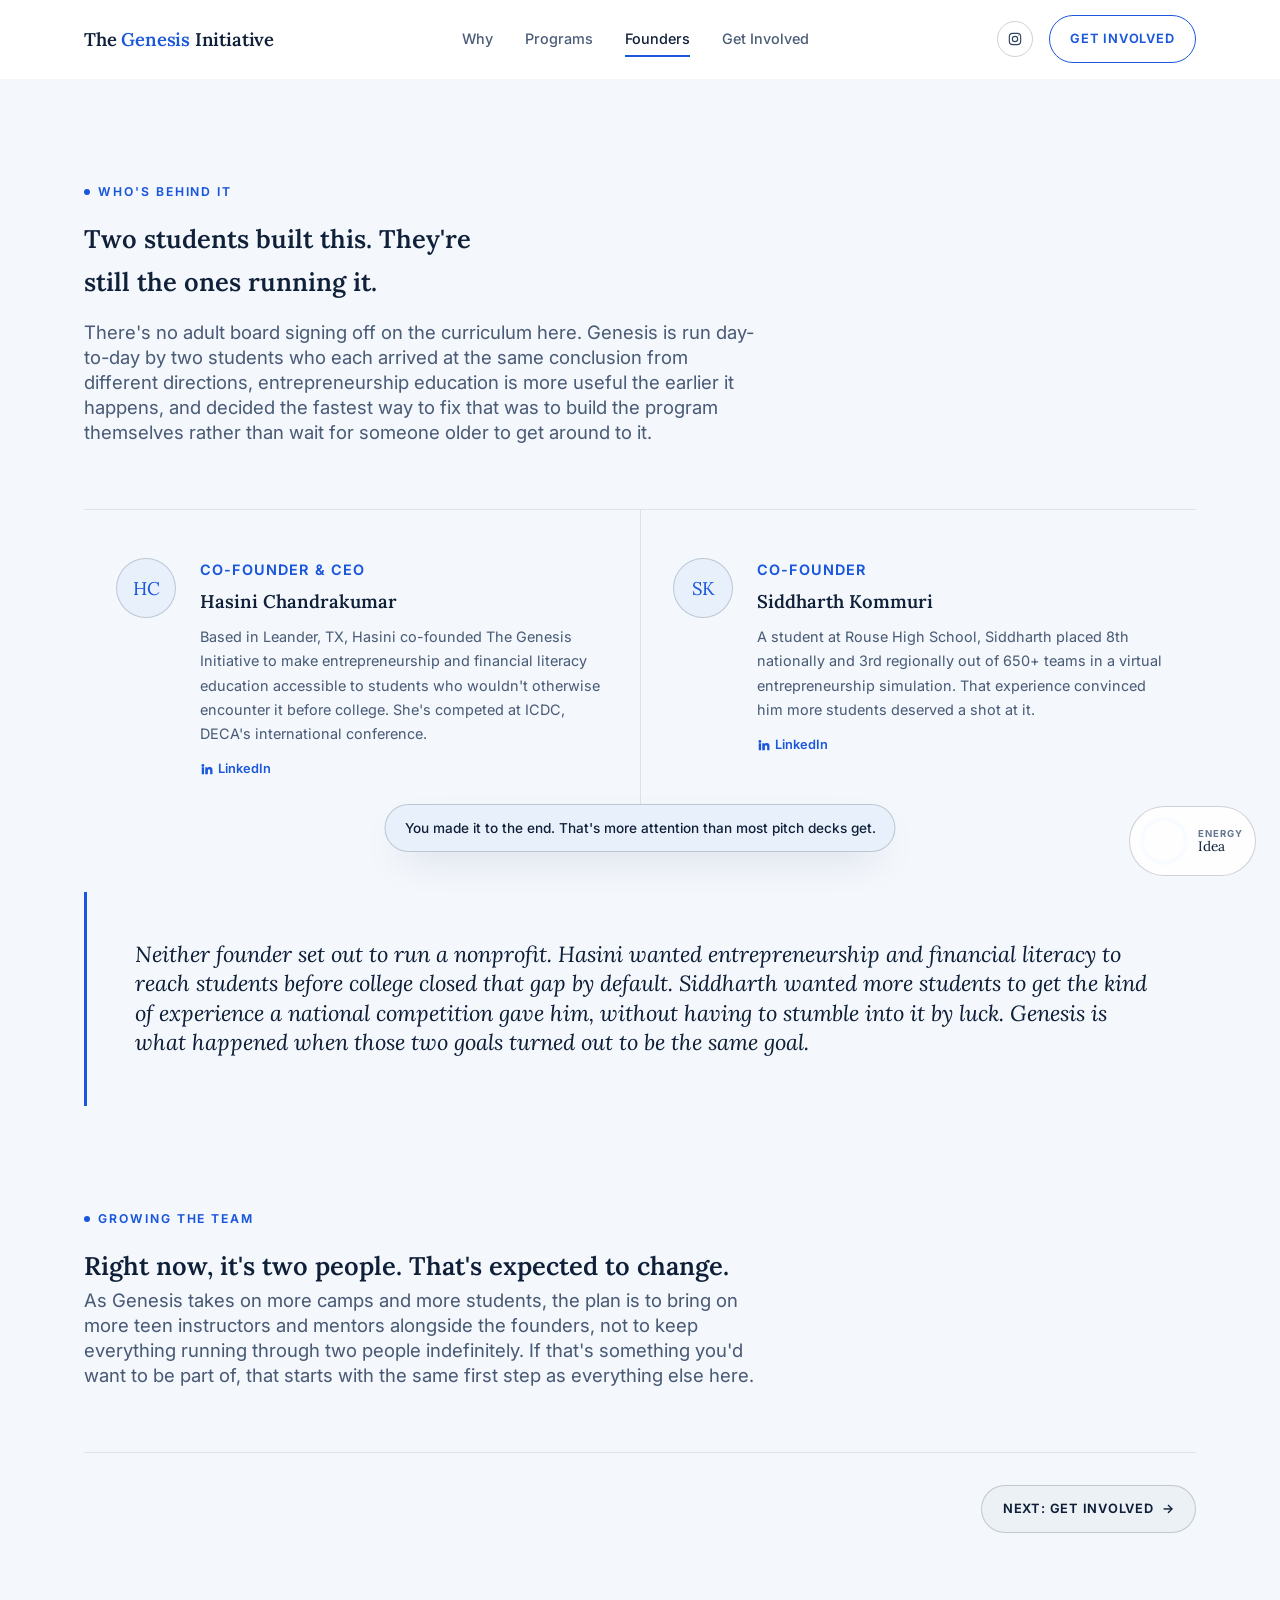
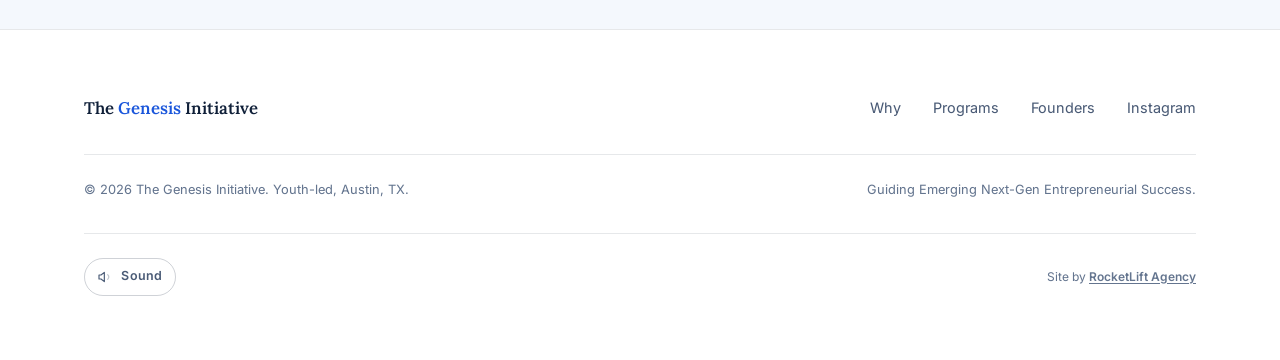
==== founders.html @ 3b1715e6 "Switch to a light blue/white theme, drop the scroll bar and sidebar, humanize headings Theme: - Flip" ====
<!doctype html>
<html lang="en">
<head>
  <meta charset="UTF-8" />
  <meta name="viewport" content="width=device-width, initial-scale=1" />
  <title>Founders: The Genesis Initiative</title>
  <meta name="description" content="Meet the teen founders of The Genesis Initiative: Hasini Chandrakumar and Siddharth Kommuri." />
  <link rel="icon" type="image/svg+xml" href="assets/favicon.svg" />

  <link rel="preconnect" href="https://fonts.googleapis.com" />
  <link rel="preconnect" href="https://fonts.gstatic.com" crossorigin />
  <link href="https://fonts.googleapis.com/css2?family=Lora:ital,wght@0,500;0,600;0,700;1,500;1,600&family=Inter:wght@400;450;500;600;650;700&display=swap" rel="stylesheet" />

  <link rel="stylesheet" href="css/styles.css" />
</head>
<body>
  <a class="skip-link" href="#main">Skip to content</a>
  <header class="site-header">
    <div class="container nav">
      <a class="brand" href="index.html" aria-label="The Genesis Initiative — back to home">The <span class="accent">Genesis</span> Initiative</a>

      <nav class="nav-links" aria-label="Primary">
        <a href="why.html">Why</a>
        <a href="programs.html">Programs</a>
        <a href="founders.html" class="is-active">Founders</a>
        <a href="involved.html">Get Involved</a>
      </nav>

      <div class="nav-actions">
        <a class="icon-link" href="https://www.instagram.com/thegenesisinitiative_austin/" target="_blank" rel="noopener" aria-label="Genesis Initiative on Instagram">
          <svg viewBox="0 0 24 24" fill="none" stroke="currentColor" stroke-width="1.75" stroke-linecap="round" stroke-linejoin="round" aria-hidden="true">
            <rect x="3.5" y="3.5" width="17" height="17" rx="5"/>
            <circle cx="12" cy="12" r="4"/>
            <circle cx="17.2" cy="6.8" r="0.6" fill="currentColor" stroke="none"/>
          </svg>
        </a>
        <a class="btn btn-primary desktop-only" href="involved.html">Get Involved</a>
        <button class="nav-toggle" id="navToggle" aria-expanded="false" aria-controls="mobilePanel" aria-label="Toggle menu">
          <svg viewBox="0 0 24 24" fill="none" stroke="currentColor" stroke-width="1.75" stroke-linecap="round" aria-hidden="true">
            <path d="M4 6h16M4 12h16M4 18h16"/>
          </svg>
        </button>
      </div>
    </div>
    <div class="container mobile-panel" id="mobilePanel">
      <a href="why.html">Why</a>
      <a href="programs.html">Programs</a>
      <a href="founders.html" class="is-active">Founders</a>
      <a href="involved.html">Get Involved</a>
      <a class="btn btn-primary" href="involved.html">Get Involved</a>
    </div>
  </header>
  <main id="main">
    <section id="founders">
      <div class="container">
        <div class="section-head reveal">
          <p class="eyebrow">Who's Behind It</p>
          <h2>Two students built this. They're still the ones running it.</h2>
          <p class="page-intro">
            There's no adult board signing off on the curriculum here. Genesis is run day-to-day by
            two students who each arrived at the same conclusion from different directions,
            entrepreneurship education is more useful the earlier it happens, and decided the
            fastest way to fix that was to build the program themselves rather than wait for someone
            older to get around to it.
          </p>
        </div>

        <div class="founders-grid">
          <article class="founder-card reveal">
            <div class="monogram" aria-hidden="true">
              HC
              <svg class="monogram-sparkle" viewBox="0 0 24 24" aria-hidden="true"><path d="M12 2 13.8 9.2 21 11 13.8 12.8 12 20 10.2 12.8 3 11 10.2 9.2Z"/></svg>
            </div>
            <div>
              <p class="founder-role">Co-Founder &amp; CEO</p>
              <h3>Hasini Chandrakumar</h3>
              <p>Based in Leander, TX, Hasini co-founded The Genesis Initiative to make entrepreneurship and financial literacy education accessible to students who wouldn't otherwise encounter it before college. She's competed at ICDC, DECA's international conference.</p>
              <div class="founder-links">
                <a href="https://www.linkedin.com/in/hasini-chandrakumar-33483b308/" target="_blank" rel="noopener">
                  <svg viewBox="0 0 24 24" fill="currentColor" aria-hidden="true"><path d="M4.98 3.5a2.5 2.5 0 1 1 0 5 2.5 2.5 0 0 1 0-5ZM3 9h4v12H3zM9 9h3.8v1.7h.05c.53-.95 1.83-1.95 3.77-1.95 4.03 0 4.78 2.55 4.78 5.87V21h-4v-5.4c0-1.3-.02-2.96-1.8-2.96-1.8 0-2.08 1.4-2.08 2.86V21H9z"/></svg>
                  LinkedIn
                </a>
              </div>
            </div>
          </article>

          <article class="founder-card reveal">
            <div class="monogram" aria-hidden="true">
              SK
              <svg class="monogram-sparkle" viewBox="0 0 24 24" aria-hidden="true"><path d="M12 2 13.8 9.2 21 11 13.8 12.8 12 20 10.2 12.8 3 11 10.2 9.2Z"/></svg>
            </div>
            <div>
              <p class="founder-role">Co-Founder</p>
              <h3>Siddharth Kommuri</h3>
              <p>A student at Rouse High School, Siddharth placed 8th nationally and 3rd regionally out of 650+ teams in a virtual entrepreneurship simulation. That experience convinced him more students deserved a shot at it.</p>
              <div class="founder-links">
                <a href="https://www.linkedin.com/in/siddharth-kommuri-5698a32b7/" target="_blank" rel="noopener">
                  <svg viewBox="0 0 24 24" fill="currentColor" aria-hidden="true"><path d="M4.98 3.5a2.5 2.5 0 1 1 0 5 2.5 2.5 0 0 1 0-5ZM3 9h4v12H3zM9 9h3.8v1.7h.05c.53-.95 1.83-1.95 3.77-1.95 4.03 0 4.78 2.55 4.78 5.87V21h-4v-5.4c0-1.3-.02-2.96-1.8-2.96-1.8 0-2.08 1.4-2.08 2.86V21H9z"/></svg>
                  LinkedIn
                </a>
              </div>
            </div>
          </article>
        </div>

        <div class="mission-quote reveal">
          <p>Neither founder set out to run a nonprofit. Hasini wanted entrepreneurship and financial literacy to reach students before college closed that gap by default. Siddharth wanted more students to get the kind of experience a national competition gave him, without having to stumble into it by luck. Genesis is what happened when those two goals turned out to be the same goal.</p>
        </div>

        <div class="section-head reveal" style="margin-top: var(--sp-9);">
          <p class="eyebrow">Growing The Team</p>
          <h2>Right now, it's two people. That's expected to change.</h2>
          <p class="lead">As Genesis takes on more camps and more students, the plan is to bring on more teen instructors and mentors alongside the founders, not to keep everything running through two people indefinitely. If that's something you'd want to be part of, that starts with the same first step as everything else here.</p>
        </div>

        <div class="page-next reveal">
          <a class="btn btn-ghost" href="involved.html">Next: get involved <span aria-hidden="true">&rarr;</span></a>
        </div>
      </div>
    </section>
  </main>
  <footer class="site-footer">
    <div class="container">
      <div class="footer-grid">
        <a class="footer-brand" href="index.html">The <span class="accent">Genesis</span> Initiative</a>
        <div class="footer-links">
          <a href="why.html">Why</a>
          <a href="programs.html">Programs</a>
          <a href="founders.html">Founders</a>
          <a href="https://www.instagram.com/thegenesisinitiative_austin/" target="_blank" rel="noopener">Instagram</a>
        </div>
      </div>
      <div class="footer-meta">
        <span>© <span id="year"></span> The Genesis Initiative. Youth-led, Austin, TX.</span>
        <span>Guiding Emerging Next-Gen Entrepreneurial Success.</span>
      </div>

      <div class="footer-fun">
        <button class="sound-toggle" id="soundToggle" type="button" aria-pressed="false" aria-label="Toggle button sound effects">
          <svg viewBox="0 0 24 24" width="16" height="16" fill="none" stroke="currentColor" stroke-width="1.75" stroke-linecap="round" stroke-linejoin="round" aria-hidden="true"><path d="M11 5 6 9H3v6h3l5 4V5Z"/><path class="sound-wave" d="M16 8.5a5 5 0 0 1 0 7"/></svg>
          <span>Sound</span>
        </button>
        <span class="footer-credit">Site by <a href="https://rocketlift.agency" target="_blank" rel="noopener">RocketLift Agency</a></span>
      </div>
    </div>
  </footer>

  <div class="energy-gauge" id="energyGauge" aria-hidden="true">
    <svg viewBox="0 0 64 64" width="52" height="52">
      <circle cx="32" cy="32" r="27" fill="none" stroke="rgba(214,230,255,0.14)" stroke-width="5"/>
      <circle id="energyRing" cx="32" cy="32" r="27" fill="none" stroke="var(--accent)" stroke-width="5" stroke-linecap="round" stroke-dasharray="169.6" stroke-dashoffset="169.6" transform="rotate(-90 32 32)"/>
    </svg>
    <div class="energy-label">
      <span class="energy-eyebrow">Energy</span>
      <span class="energy-stage" id="energyStage">Idea</span>
    </div>
  </div>

  <div class="toast-container" id="toastContainer" aria-live="polite"></div>

  <script src="js/main.js"></script>
</body>
</html>
---- css/styles.css ----
/* ==========================================================================
   The Genesis Initiative — Design tokens
   Light, editorial, blue and white. Bespoke dot-matrix wordmark instead of
   a stock icon. Numbered reasoning where content is actually enumerable.
   No gradients scattered for "atmosphere" — one soft blue field behind the
   hero, everywhere else stays flat and quiet.
   ========================================================================== */

:root {
  --bg:         #ffffff;
  --bg-raised:  #f4f8fd;
  --bg-raised-2:#e8f1fb;
  --ink:        #0f1f38;
  --ink-dim:    #34455f;
  --ink-soft:   #4a5b76;
  --ink-faint:  #64758f;
  --line:       rgba(15, 31, 56, 0.1);
  --line-strong:rgba(15, 31, 56, 0.2);

  --accent:      #1a56db;
  --accent-dim:  #123f9e;
  --accent-deep: #0a1a30;
  --accent-soft: rgba(26, 86, 219, 0.08);
  --accent-bright: #4fc3ff;
  --accent-ink:  #ffffff;

  --focus: #1a56db;

  --ease-bounce: cubic-bezier(0.34, 1.56, 0.64, 1);

  --font-display: "Lora", Georgia, serif;
  --font-body: "Inter", -apple-system, BlinkMacSystemFont, "Segoe UI", sans-serif;

  --size-h1:     clamp(2rem, 1.3rem + 2.8vw, 3.1rem);
  --size-h2:     clamp(1.7rem, 1.4rem + 1.2vw, 2.5rem);
  --size-h3:     clamp(1.15rem, 1.05rem + 0.4vw, 1.375rem);
  --size-lead:   clamp(1.05rem, 1rem + 0.2vw, 1.2rem);
  --size-body:   1.0625rem;
  --size-small:  0.9rem;
  --size-eyebrow:0.76rem;

  --lh-tight: 1.14;
  --lh-snug:  1.35;
  --lh-body:  1.68;

  --sp-1: 4px;  --sp-2: 8px;  --sp-3: 12px; --sp-4: 16px; --sp-5: 24px;
  --sp-6: 32px; --sp-7: 48px; --sp-8: 64px; --sp-9: 96px; --sp-10: 128px;

  --radius-sm: 8px;
  --radius-md: 14px;
  --radius-pill: 999px;

  --ease: cubic-bezier(0.22, 0.68, 0.24, 1);
  --dur-fast: 160ms;
  --dur-base: 280ms;

  --container: 1160px;
}

*, *::before, *::after { box-sizing: border-box; }

html {
  scroll-behavior: smooth;
  -webkit-text-size-adjust: 100%;
  overflow-x: hidden;
}

@media (prefers-reduced-motion: reduce) {
  html { scroll-behavior: auto; }
  *, *::before, *::after {
    animation-duration: 0.01ms !important;
    animation-iteration-count: 1 !important;
    transition-duration: 0.01ms !important;
  }
}

body {
  margin: 0;
  font-family: var(--font-body);
  font-size: var(--size-body);
  line-height: var(--lh-body);
  color: var(--ink-dim);
  background: var(--bg);
  font-weight: 420;
  -webkit-font-smoothing: antialiased;
  position: relative;
  overflow-x: hidden;
  /* A quick fade on arrival so moving between pages reads as one continuous
     site rather than a hard browser reload. Short enough to never feel
     like a loading screen - the page is already fully painted underneath. */
  animation: page-in 220ms var(--ease);
}

@keyframes page-in {
  from { opacity: 0; }
  to { opacity: 1; }
}

/* Fine film grain — the difference between a flat gradient and a considered
   one. Fixed, cheap, applied once. */
body::before {
  content: "";
  position: fixed;
  inset: 0;
  z-index: 1000;
  pointer-events: none;
  opacity: 0.05;
  mix-blend-mode: overlay;
  background-image: url("data:image/svg+xml;utf8,<svg xmlns='http://www.w3.org/2000/svg'><filter id='n'><feTurbulence type='fractalNoise' baseFrequency='0.85' numOctaves='2' stitchTiles='stitch'/></filter><rect width='100%25' height='100%25' filter='url(%23n)'/></svg>");
}

img { max-width: 100%; display: block; }
a { color: inherit; text-decoration: none; }
h1, h2, h3, h4 { margin: 0; font-family: var(--font-display); font-weight: 600; color: var(--ink); text-wrap: balance; }
p { margin: 0; color: var(--ink-soft); }
ul { margin: 0; padding: 0; list-style: none; }
button { font: inherit; cursor: pointer; }

:focus-visible {
  outline: 2.5px solid var(--focus);
  outline-offset: 3px;
  border-radius: var(--radius-sm);
}

.container { max-width: var(--container); margin-inline: auto; padding-inline: var(--sp-5); }

@media (max-width: 640px) { .container { padding-inline: var(--sp-4); } }

/* Anchor-jump offset: without this, clicking a nav link lands the section's
   top exactly under the sticky 78px header instead of below it. */
main section[id] { scroll-margin-top: 92px; }

section { padding-block: var(--sp-9); position: relative; }

@media (max-width: 800px) { section { padding-block: var(--sp-7); } }

.section-head { max-width: 680px; margin-bottom: var(--sp-8); }
.section-head.center { margin-inline: auto; text-align: center; }

.eyebrow {
  display: inline-flex;
  align-items: center;
  gap: var(--sp-2);
  font-size: var(--size-eyebrow);
  font-weight: 650;
  letter-spacing: 0.16em;
  text-transform: uppercase;
  color: var(--accent);
  margin-bottom: var(--sp-4);
}

.eyebrow::before { content: ""; width: 6px; height: 6px; border-radius: 50%; background: var(--accent); flex: none; }

.lead { font-size: var(--size-lead); line-height: var(--lh-snug); color: var(--ink-soft); max-width: 58ch; }

.italic-quote {
  font-family: var(--font-display);
  font-style: italic;
  font-size: var(--size-lead);
  color: var(--ink-dim);
  max-width: 58ch;
}

.mission-quote {
  margin-top: var(--sp-8);
  padding: var(--sp-7);
  background: var(--bg-raised);
  border-left: 3px solid var(--accent);
  border-radius: 0 var(--radius-md) var(--radius-md) 0;
}

.mission-quote p {
  font-family: var(--font-display);
  font-size: var(--size-h3);
  font-style: italic;
  color: var(--ink);
  line-height: var(--lh-snug);
}

/* ==========================================================================
   Buttons — pill, tracked caps, restrained hover
   ========================================================================== */

.btn {
  display: inline-flex;
  align-items: center;
  justify-content: center;
  gap: var(--sp-2);
  padding: 0.95em 1.6em;
  font-size: 0.8rem;
  font-weight: 650;
  letter-spacing: 0.06em;
  text-transform: uppercase;
  border-radius: var(--radius-pill);
  border: 1.5px solid transparent;
  transition: transform 320ms var(--ease-bounce),
              box-shadow var(--dur-fast) var(--ease),
              background-color var(--dur-fast) var(--ease),
              border-color var(--dur-fast) var(--ease),
              color var(--dur-fast) var(--ease);
  white-space: nowrap;
}

.btn { --magx: 0px; --magy: 0px; }

.btn-primary {
  background: transparent;
  border-color: var(--accent);
  color: var(--accent);
}

.btn-primary:hover {
  background: var(--accent-soft);
  transform: translateY(-2px) scale(1.035) translate(var(--magx), var(--magy));
  box-shadow: 0 10px 30px -12px var(--accent-soft);
}

.btn-primary:active { transform: translateY(0) scale(0.97); }

.btn-ghost {
  background: rgba(15, 31, 56, 0.03);
  border-color: var(--line-strong);
  color: var(--ink);
}

.btn-ghost:hover {
  border-color: var(--ink-dim);
  background: rgba(15, 31, 56, 0.06);
  transform: translateY(-2px) scale(1.035) translate(var(--magx), var(--magy));
}

.btn-ghost:active { transform: translateY(0) scale(0.97); }

.btn svg { width: 14px; height: 14px; flex: none; }

/* Hold-to-charge ring on the primary hero CTA — purely decorative, the link
   still fires on a normal click either way, so nothing is gated behind it. */
.chargeable { position: relative; --charge: 0; }

.charge-ring {
  position: absolute;
  inset: -1.5px;
  border-radius: var(--radius-pill);
  pointer-events: none;
  background: conic-gradient(var(--ink) calc(var(--charge) * 1%), transparent 0);
  -webkit-mask: radial-gradient(farthest-side, transparent calc(100% - 3px), #000 calc(100% - 3px));
  mask: radial-gradient(farthest-side, transparent calc(100% - 3px), #000 calc(100% - 3px));
  opacity: var(--charge, 0);
}

.chargeable.is-charged .btn-label { animation: charge-pop 420ms var(--ease-bounce); }

@keyframes charge-pop {
  0% { transform: scale(1); }
  40% { transform: scale(1.12); }
  100% { transform: scale(1); }
}

/* ==========================================================================
   Header / nav
   ========================================================================== */

.site-header {
  position: sticky;
  top: 0;
  z-index: 50;
  background: rgba(255, 255, 255, 0.78);
  backdrop-filter: saturate(140%) blur(10px);
  border-bottom: 1px solid transparent;
  transition: background-color var(--dur-base) var(--ease),
              border-color var(--dur-base) var(--ease),
              box-shadow var(--dur-base) var(--ease);
}

/* Toggled by JS once the page has scrolled a little: a slightly deeper,
   more opaque bar with a real edge, instead of one static look for the
   whole page. */
.site-header.is-scrolled {
  background: rgba(255, 255, 255, 0.94);
  border-bottom-color: var(--line);
  box-shadow: 0 12px 32px -20px rgba(15, 31, 56, 0.22);
}

.nav { display: flex; align-items: center; justify-content: space-between; height: 78px; }

.brand {
  font-family: var(--font-display);
  font-weight: 600;
  font-size: 1.15rem;
  color: var(--ink);
  letter-spacing: -0.01em;
}

.brand .accent { color: var(--accent); }

.nav-links { display: flex; align-items: center; gap: var(--sp-6); }

.nav-links a {
  position: relative;
  display: inline-block;
  padding-block: 0.4em;
  font-size: var(--size-small);
  font-weight: 500;
  color: var(--ink-soft);
  transition: color var(--dur-fast) var(--ease);
}

.nav-links a::after {
  content: "";
  position: absolute;
  left: 0;
  right: 100%;
  bottom: 0;
  height: 1.5px;
  background: var(--accent);
  transition: right var(--dur-base) var(--ease);
}

.nav-links a:hover { color: var(--ink); }
.nav-links a.is-active { color: var(--ink); }
.nav-links a.is-active::after { right: 0; }

.nav-actions { display: flex; align-items: center; gap: var(--sp-4); }

.icon-link {
  display: inline-flex;
  align-items: center;
  justify-content: center;
  width: 36px;
  height: 36px;
  border-radius: var(--radius-pill);
  color: var(--ink-dim);
  border: 1.5px solid var(--line-strong);
  transition: background-color var(--dur-fast) var(--ease), border-color var(--dur-fast) var(--ease), color var(--dur-fast) var(--ease);
}

.icon-link:hover { background: var(--accent-soft); border-color: var(--accent); color: var(--accent); }
.icon-link svg { width: 16px; height: 16px; }

.nav-toggle {
  display: none;
  width: 40px;
  height: 40px;
  align-items: center;
  justify-content: center;
  border-radius: var(--radius-pill);
  border: 1.5px solid var(--line-strong);
  background: transparent;
  color: var(--ink);
}

.nav-toggle svg { width: 18px; height: 18px; }

.mobile-panel { display: none; }

@media (max-width: 860px) {
  .nav-links { display: none; }
  .nav-toggle { display: inline-flex; }
  .nav-actions .btn-primary.desktop-only { display: none; }

  .mobile-panel {
    display: none;
    flex-direction: column;
    gap: var(--sp-2);
    padding-block: var(--sp-4);
    border-top: 1px solid var(--line);
  }

  .mobile-panel.is-open { display: flex; }

  .mobile-panel a {
    padding: 0.85em var(--sp-1);
    font-weight: 500;
    color: var(--ink-soft);
    font-size: 0.95rem;
  }

  .mobile-panel a.is-active { color: var(--accent); }
  .mobile-panel .btn { margin-top: var(--sp-3); align-self: flex-start; }
}

/* ==========================================================================
   Hero — the wordmark is the visual moment, not a stock illustration
   ========================================================================== */

/* Each nav destination is now its own page (index/why/programs/founders/
   involved.html) rather than an anchored section on one long page - see
   the "page-jump" and "page-next" links for how you move between them.
   #programs and #founders each get their own full-page tone. */
#programs { background: var(--bg); }
#founders { background: var(--bg-raised); }

.hero {
  padding-block: var(--sp-9) var(--sp-10);
  position: relative;
  overflow: hidden;
  background: var(--bg);
  text-align: center;
}

/* Parallax glow layers — real elements (not a flat background gradient) so
   scroll can nudge them at their own pace for a sense of depth. */
.hero-glow {
  position: absolute;
  inset: -10% -10% auto -10%;
  height: 130%;
  pointer-events: none;
  z-index: 0;
  will-change: transform;
}

.hero-glow-1 { background: radial-gradient(1200px 640px at 12% -12%, rgba(79, 195, 255, 0.32), transparent 60%); }
.hero-glow-2 { background: radial-gradient(900px 560px at 92% 6%, rgba(47, 163, 230, 0.18), transparent 55%); }

.hero-inner { position: relative; z-index: 1; max-width: 1040px; margin-inline: auto; }

/* Set directly per animation frame from scroll position (see main.js) - no
   CSS transition here on purpose, so it tracks the scroll 1:1 instead of
   trailing behind it. Buttons are deliberately excluded so a focused link
   never fades to invisible. */
.hero-fade { will-change: transform, opacity; }

.hero .eyebrow { justify-content: center; }
.hero .eyebrow::before { display: none; }

/* Full-bleed wordmark: breaks out of the hero's text column so it can run
   much wider than the copy above and below it (roughly +75% over the old
   1040px-constrained version), capped for very wide screens. */
.wordmark-wrap {
  width: 100vw;
  max-width: 1900px;
  margin-left: 50%;
  transform: translateX(-50%);
  padding-inline: var(--sp-5);
  box-sizing: border-box;
  position: relative;
  margin-top: var(--sp-3);
}

.wordmark, .wordmark-canvas { width: 100%; display: block; height: auto; }
.wordmark-canvas { touch-action: pan-y; cursor: pointer; }

.hero-tagline {
  margin-top: var(--sp-5);
  font-size: 0.82rem;
  font-weight: 650;
  letter-spacing: 0.22em;
  text-transform: uppercase;
  color: var(--ink-soft);
}

.hero-tagline strong { color: var(--ink); font-weight: 700; }

.hero-lead {
  margin: var(--sp-6) auto 0;
  max-width: 56ch;
  font-size: var(--size-lead);
  line-height: var(--lh-snug);
  color: var(--ink-soft);
}

.hero-actions {
  display: flex;
  justify-content: center;
  flex-wrap: wrap;
  gap: var(--sp-3);
  margin-top: var(--sp-7);
}

.fact-strip {
  margin-top: var(--sp-9);
  display: flex;
  justify-content: center;
  gap: var(--sp-8);
  flex-wrap: wrap;
}

.fact-strip div { text-align: center; }

.fact-strip strong {
  display: block;
  font-family: var(--font-display);
  font-size: 1.3rem;
  color: var(--ink);
  margin-bottom: 2px;
}

.fact-strip span {
  font-size: 0.78rem;
  letter-spacing: 0.04em;
  text-transform: uppercase;
  color: var(--ink-faint);
}

.fact-strip .divider {
  width: 1px;
  align-self: stretch;
  background: var(--line-strong);
}

@media (max-width: 700px) {
  .fact-strip { gap: var(--sp-5); }
  .fact-strip .divider { display: none; }
}

/* Quick links out of the hero to each page - since the site is now
   separate pages rather than anchored sections, this is how you actually
   get anywhere from home besides the header nav. */
.page-jump {
  margin-top: var(--sp-8);
  display: flex;
  justify-content: center;
  flex-wrap: wrap;
  gap: var(--sp-2) var(--sp-6);
}

.page-jump a {
  display: inline-flex;
  align-items: center;
  gap: 6px;
  font-size: var(--size-small);
  font-weight: 600;
  color: var(--ink-soft);
  padding-block: var(--sp-1);
  border-bottom: 1.5px solid transparent;
  transition: color var(--dur-fast) var(--ease), border-color var(--dur-fast) var(--ease);
}

.page-jump a:hover { color: var(--accent); border-color: var(--accent); }
.page-jump a span { transition: transform var(--dur-fast) var(--ease); }
.page-jump a:hover span { transform: translateX(3px); }

/* "Next page" link at the foot of each page's content - keeps the site
   feeling like one continuous story even though each stop is a real,
   separate page. */
.page-next {
  margin-top: var(--sp-8);
  padding-top: var(--sp-6);
  border-top: 1px solid var(--line);
  display: flex;
  justify-content: flex-end;
}

.page-next .btn span { transition: transform var(--dur-fast) var(--ease); display: inline-block; }
.page-next .btn:hover span { transform: translateX(4px); }

/* ==========================================================================
   The Gap — numbered reasoning, mirrors a real enumerated list
   ========================================================================== */

.gap-section {
  background: var(--bg-raised);
  border-block: 1px solid var(--line);
}

.gap-grid {
  display: grid;
  grid-template-columns: 1fr;
  max-width: 760px;
}

.gap-headline { margin-bottom: var(--sp-6); }
.gap-headline h2 { font-size: var(--size-h2); line-height: var(--lh-tight); margin-bottom: var(--sp-5); }

.gap-list { display: flex; flex-direction: column; }

.gap-item {
  display: grid;
  grid-template-columns: 56px 1fr;
  gap: var(--sp-5);
  padding-block: var(--sp-6);
  border-top: 1px solid var(--line);
}

.gap-item:first-child { border-top: none; }

.gap-num {
  font-family: var(--font-display);
  font-size: 1.1rem;
  color: var(--accent);
  padding-top: 2px;
}

.gap-item h3 { font-size: var(--size-h3); margin-bottom: var(--sp-2); }
.gap-item p { font-size: var(--size-body); max-width: 62ch; }

/* ==========================================================================
   Programs
   ========================================================================== */

.program-top {
  display: flex;
  align-items: baseline;
  justify-content: space-between;
  gap: var(--sp-5);
  flex-wrap: wrap;
  border-bottom: 1px solid var(--line);
  padding-bottom: var(--sp-6);
  margin-bottom: var(--sp-7);
}

.program-badge {
  display: inline-flex;
  align-items: center;
  gap: var(--sp-2);
  padding: 0.45em 1em;
  border-radius: var(--radius-pill);
  border: 1px solid var(--accent);
  color: var(--accent);
  font-size: 0.75rem;
  font-weight: 650;
  letter-spacing: 0.08em;
  text-transform: uppercase;
}

.program-body {
  display: grid;
  grid-template-columns: 1.1fr 0.9fr;
  gap: var(--sp-9);
}

@media (max-width: 860px) { .program-body { grid-template-columns: 1fr; gap: var(--sp-6); } }

.program-body h3 { font-size: var(--size-h2); margin-bottom: var(--sp-4); }

.program-meta {
  display: grid;
  grid-template-columns: repeat(3, 1fr);
  gap: var(--sp-5);
  margin-top: var(--sp-7);
}

@media (max-width: 560px) { .program-meta { grid-template-columns: 1fr; } }

.program-meta div { border-top: 1px solid var(--line); padding-top: var(--sp-3); }

.program-meta strong {
  display: block;
  font-size: 0.72rem;
  letter-spacing: 0.08em;
  text-transform: uppercase;
  color: var(--accent);
  margin-bottom: var(--sp-1);
}

.program-meta span { font-size: 0.88rem; color: var(--ink-dim); }

.skill-list { display: flex; flex-direction: column; }

.skill-list li {
  display: flex;
  align-items: flex-start;
  gap: var(--sp-3);
  font-size: var(--size-small);
  color: var(--ink-dim);
  padding-block: var(--sp-4);
  border-top: 1px solid var(--line);
}

.skill-list li:first-child { border-top: none; padding-top: 0; }

.skill-list svg { width: 16px; height: 16px; flex: none; color: var(--accent); margin-top: 3px; }

.follow-note {
  margin-top: var(--sp-7);
  display: flex;
  align-items: center;
  gap: var(--sp-3);
  font-size: var(--size-small);
  color: var(--ink-faint);
}

.follow-note svg { color: var(--accent); flex: none; }
.follow-note a { color: var(--accent); font-weight: 600; }
.follow-note a:hover { text-decoration: underline; }

/* ==========================================================================
   Founders
   ========================================================================== */

.founders-grid {
  display: grid;
  grid-template-columns: repeat(2, 1fr);
}

@media (max-width: 720px) { .founders-grid { grid-template-columns: 1fr; } }

.founder-card {
  display: flex;
  gap: var(--sp-5);
  padding: var(--sp-7) var(--sp-6);
  border-top: 1px solid var(--line);
}

.founders-grid .founder-card:nth-child(2) { border-left: 1px solid var(--line); }

@media (max-width: 720px) { .founders-grid .founder-card:nth-child(2) { border-left: none; } }

.monogram {
  width: 60px;
  height: 60px;
  border-radius: var(--radius-pill);
  border: 1px solid var(--line-strong);
  background: var(--bg-raised-2);
  color: var(--accent);
  display: flex;
  align-items: center;
  justify-content: center;
  font-family: var(--font-display);
  font-size: 1.15rem;
  flex: none;
  position: relative;
  overflow: visible;
}

/* Same slot, once real photos are in: swap the initials div for
   <img class="monogram founder-photo" src="..."> and this covers it. */
.monogram.founder-photo {
  overflow: hidden;
  object-fit: cover;
}

.monogram-sparkle {
  position: absolute;
  top: -6px;
  right: -6px;
  width: 16px;
  height: 16px;
  fill: var(--accent);
  opacity: 0;
  transform: scale(0.4) rotate(-15deg);
  transition: opacity 260ms var(--ease-bounce), transform 260ms var(--ease-bounce);
}

.founder-card:hover .monogram-sparkle { opacity: 1; transform: scale(1) rotate(0deg); }

.founder-role {
  font-size: 0.72rem;
  font-weight: 650;
  letter-spacing: 0.08em;
  text-transform: uppercase;
  color: var(--accent);
  margin-bottom: var(--sp-1);
}

.founder-card h3 { font-size: 1.15rem; margin-bottom: var(--sp-2); }
.founder-card p { font-size: var(--size-small); }

.founder-links { display: flex; gap: var(--sp-2); margin-top: var(--sp-3); }

.founder-links a {
  font-size: 0.8rem;
  font-weight: 600;
  color: var(--accent);
  display: inline-flex;
  align-items: center;
  gap: 4px;
}

.founder-links a:hover { text-decoration: underline; }
.founder-links svg { width: 14px; height: 14px; }

/* ==========================================================================
   Get involved
   ========================================================================== */

.involve { background: var(--bg); border-top: 1px solid var(--line); }

.involve-grid { display: grid; grid-template-columns: repeat(3, 1fr); }

@media (max-width: 860px) { .involve-grid { grid-template-columns: 1fr; } }

.involve-card {
  padding: var(--sp-7) var(--sp-6);
  border-top: 1px solid var(--line);
}

.involve-grid .involve-card:nth-child(2) { border-left: 1px solid var(--line); border-right: 1px solid var(--line); }

@media (max-width: 860px) { .involve-grid .involve-card:nth-child(2) { border-left: none; border-right: none; } }

.involve-num {
  font-family: var(--font-display);
  color: var(--accent);
  font-size: 0.95rem;
  margin-bottom: var(--sp-4);
}

.involve-card h3 { font-size: var(--size-h3); margin-bottom: var(--sp-2); }
.involve-card p { font-size: var(--size-small); margin-bottom: var(--sp-5); }

/* ==========================================================================
   Footer
   ========================================================================== */

.site-footer { padding-block: var(--sp-8); border-top: 1px solid var(--line); }

.footer-grid {
  display: flex;
  justify-content: space-between;
  align-items: center;
  gap: var(--sp-5);
  flex-wrap: wrap;
}

.footer-brand {
  font-family: var(--font-display);
  font-weight: 600;
  font-size: 1.05rem;
  color: var(--ink);
  transition: opacity var(--dur-fast) var(--ease);
}

.footer-brand:hover { opacity: 0.75; }
.footer-brand .accent { color: var(--accent); }

.footer-links { display: flex; gap: var(--sp-6); }
.footer-links a { font-size: var(--size-small); color: var(--ink-soft); }
.footer-links a:hover { color: var(--ink); }

.footer-meta {
  margin-top: var(--sp-6);
  padding-top: var(--sp-5);
  border-top: 1px solid var(--line);
  font-size: 0.8rem;
  color: var(--ink-faint);
  display: flex;
  justify-content: space-between;
  flex-wrap: wrap;
  gap: var(--sp-3);
}

/* ==========================================================================
   Floating dot clusters — small, thematic (same motif as the wordmark),
   idle drift for atmosphere. Decorative only: aria-hidden, no layout weight.
   ========================================================================== */

.dot-cluster {
  position: absolute;
  pointer-events: auto;
  z-index: 0;
  opacity: 0.55;
  animation: dot-float 7s ease-in-out infinite;
  cursor: grab;
  touch-action: none;
}

.dot-cluster:active { cursor: grabbing; }

/* animation:none (not just paused) so the JS-driven inline transform isn't
   fought by the idle keyframe's own transform value while dragging. */
.dot-cluster.is-dragging { animation: none; opacity: 0.9; }
.dot-cluster.is-returning { transition: transform 520ms var(--ease-bounce); }

.dot-cluster svg circle { fill: var(--accent); }

@keyframes dot-float {
  0%, 100% { transform: translateY(0) translateX(0); }
  50% { transform: translateY(-14px) translateX(6px); }
}

@media (prefers-reduced-motion: reduce) {
  .dot-cluster { animation: none; }
}

/* ==========================================================================
   Scroll reveal — visible at rest; only animates content starting off-screen.
   Staggered by position so groups cascade in rather than popping together.
   ========================================================================== */

.reveal {
  opacity: 1;
  transform: none;
  transition: opacity 620ms var(--ease-bounce), transform 620ms var(--ease-bounce);
}

.reveal.pending { opacity: 0; transform: translateY(22px) scale(0.97); }
.reveal.is-visible { opacity: 1; transform: translateY(0) scale(1); }

/* Headings/eyebrows (plain .reveal, no extra delay) lead by design; each
   card/list group below carries a base offset so it visibly follows the
   heading instead of racing it, then staggers within itself. */

.gap-item:nth-child(1) { transition-delay: 130ms; }
.gap-item:nth-child(2) { transition-delay: 220ms; }
.gap-item:nth-child(3) { transition-delay: 310ms; }

.program-meta > div:nth-child(1) { transition-delay: 130ms; }
.program-meta > div:nth-child(2) { transition-delay: 200ms; }
.program-meta > div:nth-child(3) { transition-delay: 270ms; }

.skill-list li:nth-child(1) { transition-delay: 130ms; }
.skill-list li:nth-child(2) { transition-delay: 190ms; }
.skill-list li:nth-child(3) { transition-delay: 250ms; }
.skill-list li:nth-child(4) { transition-delay: 310ms; }

.founders-grid .founder-card:nth-child(1) { transition-delay: 130ms; }
.founders-grid .founder-card:nth-child(2) { transition-delay: 230ms; }

.involve-grid .involve-card:nth-child(1) { transition-delay: 130ms; }
.involve-grid .involve-card:nth-child(2) { transition-delay: 220ms; }
.involve-grid .involve-card:nth-child(3) { transition-delay: 310ms; }

.preview-grid .preview-card:nth-child(1) { transition-delay: 130ms; }
.preview-grid .preview-card:nth-child(2) { transition-delay: 200ms; }
.preview-grid .preview-card:nth-child(3) { transition-delay: 270ms; }
.preview-grid .preview-card:nth-child(4) { transition-delay: 340ms; }

.steps .step:nth-child(1) { transition-delay: 100ms; }
.steps .step:nth-child(2) { transition-delay: 220ms; }
.steps .step:nth-child(3) { transition-delay: 340ms; }

/* Hover lift, applied wherever .reveal is also a card-like grouping.
   Founder and involve cards also get a subtle cursor-driven 3D tilt. */
.gap-item, .founder-card, .involve-card {
  --rx: 0deg;
  --ry: 0deg;
  transition: background-color var(--dur-base) var(--ease), transform 320ms var(--ease-bounce);
}

.gap-item:hover { background: rgba(26, 86, 219, 0.05); }

.founder-card, .involve-card {
  transform: perspective(700px) rotateX(var(--rx)) rotateY(var(--ry));
}

.founder-card:hover { background: rgba(26, 86, 219, 0.05); }

.involve-card:hover {
  background: rgba(26, 86, 219, 0.07);
  transform: perspective(700px) rotateX(var(--rx)) rotateY(var(--ry)) translateY(-4px);
}

.monogram { transition: transform 320ms var(--ease-bounce); }
.founder-card:hover .monogram { transform: scale(1.08) rotate(-4deg); }

/* Confetti burst — a small scatter of accent dots on primary interactions,
   the same dot motif as the wordmark, not generic sparkle. */
.confetti-dot {
  position: fixed;
  width: 6px;
  height: 6px;
  background: var(--accent);
  border-radius: 50%;
  pointer-events: none;
  z-index: 2000;
  left: 0;
  top: 0;
  animation: confetti-pop 620ms var(--ease) forwards;
}

@keyframes confetti-pop {
  0% { transform: translate(-50%, -50%) translate(0, 0) scale(1); opacity: 1; }
  100% { transform: translate(-50%, -50%) translate(var(--dx), var(--dy)) scale(0.3); opacity: 0; }
}

.skip-link {
  position: absolute;
  left: -9999px;
  top: auto;
  background: var(--accent);
  color: var(--accent-ink);
  padding: var(--sp-3) var(--sp-4);
  border-radius: var(--radius-sm);
  z-index: 1001;
  font-weight: 600;
}

/* ==========================================================================
   Footer fun row: sound toggle + the "do not press" button
   ========================================================================== */

.footer-fun {
  margin-top: var(--sp-6);
  padding-top: var(--sp-5);
  border-top: 1px solid var(--line);
  display: flex;
  align-items: center;
  gap: var(--sp-3);
  flex-wrap: wrap;
}

.footer-credit {
  margin-left: auto;
  font-size: 0.75rem;
  color: var(--ink-faint);
}

.footer-credit a { color: var(--ink-faint); font-weight: 600; text-decoration: underline; text-underline-offset: 2px; }
.footer-credit a:hover { color: var(--accent); }

.sound-toggle {
  display: inline-flex;
  align-items: center;
  gap: var(--sp-2);
  padding: 0.6em 1em;
  border-radius: var(--radius-pill);
  border: 1.5px solid var(--line-strong);
  background: transparent;
  color: var(--ink-soft);
  font-size: 0.78rem;
  font-weight: 600;
  letter-spacing: 0.02em;
  transition: color var(--dur-fast) var(--ease), border-color var(--dur-fast) var(--ease), background-color var(--dur-fast) var(--ease);
}

.sound-toggle .sound-wave { opacity: 0.35; transition: opacity var(--dur-fast) var(--ease); }

.sound-toggle:hover { border-color: var(--accent); color: var(--ink); }

.sound-toggle[aria-pressed="true"] { border-color: var(--accent); color: var(--accent); background: var(--accent-soft); }
.sound-toggle[aria-pressed="true"] .sound-wave { opacity: 1; }

/* ==========================================================================
   Entrepreneurial Energy gauge - a purely decorative dial that fills with
   scroll depth. No real metric behind it; it's a small reward for exploring
   the page, not a claim about anything.
   ========================================================================== */

.energy-gauge {
  position: fixed;
  right: var(--sp-5);
  bottom: var(--sp-5);
  z-index: 900;
  display: flex;
  align-items: center;
  gap: var(--sp-2);
  padding: var(--sp-2) var(--sp-3) var(--sp-2) var(--sp-2);
  background: rgba(255, 255, 255, 0.85);
  border: 1px solid var(--line-strong);
  border-radius: var(--radius-pill);
  backdrop-filter: blur(8px);
  pointer-events: none;
}

#energyRing { transition: stroke-dashoffset 220ms var(--ease); }

.energy-label { display: flex; flex-direction: column; line-height: 1.15; }

.energy-eyebrow {
  font-size: 0.6rem;
  font-weight: 700;
  letter-spacing: 0.1em;
  text-transform: uppercase;
  color: var(--ink-faint);
}

.energy-stage { font-family: var(--font-display); font-size: 0.85rem; color: var(--ink); }

@media (max-width: 640px) {
  .energy-gauge { right: var(--sp-3); bottom: var(--sp-3); transform: scale(0.85); transform-origin: bottom right; }
}

/* ==========================================================================
   Toasts - short-lived feedback for the easter eggs. Same visual language
   as the rest of the site (pill shape, hairline border, accent numerals).
   ========================================================================== */

.toast-container {
  position: fixed;
  left: 50%;
  bottom: var(--sp-7);
  transform: translateX(-50%);
  z-index: 1500;
  display: flex;
  flex-direction: column-reverse;
  align-items: center;
  gap: var(--sp-3);
  pointer-events: none;
}

.toast {
  background: var(--bg-raised-2);
  border: 1px solid var(--line-strong);
  color: var(--ink);
  font-size: 0.85rem;
  font-weight: 500;
  padding: 0.85em 1.4em;
  border-radius: var(--radius-pill);
  box-shadow: 0 16px 40px -18px rgba(15, 31, 56, 0.28);
  opacity: 0;
  transform: translateY(12px) scale(0.96);
  transition: opacity 320ms var(--ease-bounce), transform 320ms var(--ease-bounce);
  white-space: nowrap;
}

.toast.is-visible { opacity: 1; transform: translateY(0) scale(1); }

@media (max-width: 480px) {
  .toast { white-space: normal; max-width: 82vw; text-align: center; }
}

/* ==========================================================================
   Extra copy block, page intro — a short paragraph that bridges the
   eyebrow/heading and the more structured content below it.
   ========================================================================== */

.page-intro { max-width: 68ch; font-size: var(--size-lead); line-height: var(--lh-snug); color: var(--ink-soft); margin-top: var(--sp-4); }

/* ==========================================================================
   Small icon badge — pairs with the gap items, steps, and outcome lists so
   they're not just numerals/checkmarks with nothing to look at.
   ========================================================================== */

.mini-icon {
  width: 34px;
  height: 34px;
  border-radius: var(--radius-sm);
  background: var(--accent-soft);
  color: var(--accent);
  display: inline-flex;
  align-items: center;
  justify-content: center;
  flex: none;
  margin-bottom: var(--sp-3);
}

.mini-icon svg { width: 18px; height: 18px; }

/* ==========================================================================
   Stat tiles — real numbers, given room to breathe. Counts up once when
   scrolled into view via [data-count-to] in main.js; static text (like the
   "+") lives in a sibling span so the counting only touches the digits.
   ========================================================================== */

.stat-row {
  display: grid;
  grid-template-columns: repeat(auto-fit, minmax(180px, 1fr));
  gap: var(--sp-6);
  margin-top: var(--sp-7);
}

.stat-tile { border-top: 2px solid var(--accent); padding-top: var(--sp-4); }

.stat-tile .stat-number {
  font-family: var(--font-display);
  font-size: clamp(2.4rem, 1.9rem + 2vw, 3.4rem);
  color: var(--ink);
  line-height: 1;
  font-variant-numeric: tabular-nums;
}

.stat-tile .stat-label {
  display: block;
  margin-top: var(--sp-2);
  font-size: 0.78rem;
  letter-spacing: 0.06em;
  text-transform: uppercase;
  color: var(--ink-faint);
}

/* ==========================================================================
   Steps / timeline — a short ordered sequence (a real one: "what happens
   when you reach out", "what a day looks like"), styled as a connected
   vertical line rather than another card grid.
   ========================================================================== */

.steps { position: relative; margin-top: var(--sp-7); padding-left: var(--sp-7); }

.steps::before {
  content: "";
  position: absolute;
  left: 15px;
  top: 8px;
  bottom: 8px;
  width: 1.5px;
  background: var(--line-strong);
}

.step { position: relative; padding-bottom: var(--sp-7); }
.step:last-child { padding-bottom: 0; }

.step::before {
  content: "";
  position: absolute;
  left: calc(-1 * var(--sp-7) + 8px);
  top: 4px;
  width: 15px;
  height: 15px;
  border-radius: 50%;
  background: var(--bg);
  border: 2px solid var(--accent);
}

.step h3 { font-size: var(--size-h3); margin-bottom: var(--sp-2); }
.step p { font-size: var(--size-small); max-width: 56ch; }

/* ==========================================================================
   FAQ accordion — a CSS grid-rows trick (0fr -> 1fr) animates the answer
   open/closed without ever measuring scrollHeight in JS.
   ========================================================================== */

.faq-list { margin-top: var(--sp-6); }

.faq-item { border-bottom: 1px solid var(--line); }

.faq-question {
  width: 100%;
  display: flex;
  align-items: center;
  justify-content: space-between;
  gap: var(--sp-4);
  padding-block: var(--sp-5);
  background: none;
  border: none;
  text-align: left;
  color: var(--ink);
  font-family: var(--font-display);
  font-size: 1.05rem;
  cursor: pointer;
}

.faq-question:hover { color: var(--accent); }

.faq-plus {
  flex: none;
  width: 22px;
  height: 22px;
  position: relative;
}

.faq-plus::before, .faq-plus::after {
  content: "";
  position: absolute;
  background: currentColor;
  border-radius: 2px;
  transition: transform 260ms var(--ease-bounce);
}

.faq-plus::before { top: 50%; left: 0; width: 100%; height: 2px; transform: translateY(-50%); }
.faq-plus::after { left: 50%; top: 0; height: 100%; width: 2px; transform: translateX(-50%); }

.faq-item.is-open .faq-plus::after { transform: translateX(-50%) rotate(90deg); opacity: 0; }

.faq-answer {
  display: grid;
  grid-template-rows: 0fr;
  transition: grid-template-rows 320ms var(--ease);
}

.faq-item.is-open .faq-answer { grid-template-rows: 1fr; }

.faq-answer-inner {
  overflow: hidden;
  font-size: var(--size-small);
  color: var(--ink-soft);
  max-width: 62ch;
}

.faq-item.is-open .faq-answer-inner { padding-bottom: var(--sp-5); }

@media (prefers-reduced-motion: reduce) {
  .faq-answer { transition: none; }
}

/* ==========================================================================
   Home page preview cards — since the site is now separate pages rather
   than one long scroll, this is what fills the hero's landing page and
   gives a reason to click each destination.
   ========================================================================== */

.preview-section { border-top: 1px solid var(--line); background: var(--bg-raised); }

.preview-grid {
  display: grid;
  grid-template-columns: repeat(auto-fit, minmax(220px, 1fr));
  gap: var(--sp-5);
}

.preview-card {
  padding: var(--sp-6);
  border: 1px solid var(--line);
  border-radius: var(--radius-md);
  background: var(--bg-raised-2);
  transition: transform 280ms var(--ease-bounce), border-color var(--dur-base) var(--ease);
  display: flex;
  flex-direction: column;
  height: 100%;
}

.preview-card:hover { transform: translateY(-4px); border-color: var(--line-strong); }
.preview-card:hover .mini-icon { transform: scale(1.1) rotate(-6deg); }
.mini-icon { transition: transform 280ms var(--ease-bounce); }

.preview-card h3 { font-size: 1.1rem; margin-bottom: var(--sp-2); }
.preview-card p { font-size: var(--size-small); flex: 1; margin-bottom: var(--sp-4); }

.preview-card .preview-link {
  font-size: 0.8rem;
  font-weight: 650;
  color: var(--accent);
  display: inline-flex;
  align-items: center;
  gap: 4px;
}

.preview-card .preview-link span { transition: transform var(--dur-fast) var(--ease); }
.preview-card:hover .preview-link span { transform: translateX(4px); }

.skip-link:focus { left: var(--sp-4); top: var(--sp-4); }
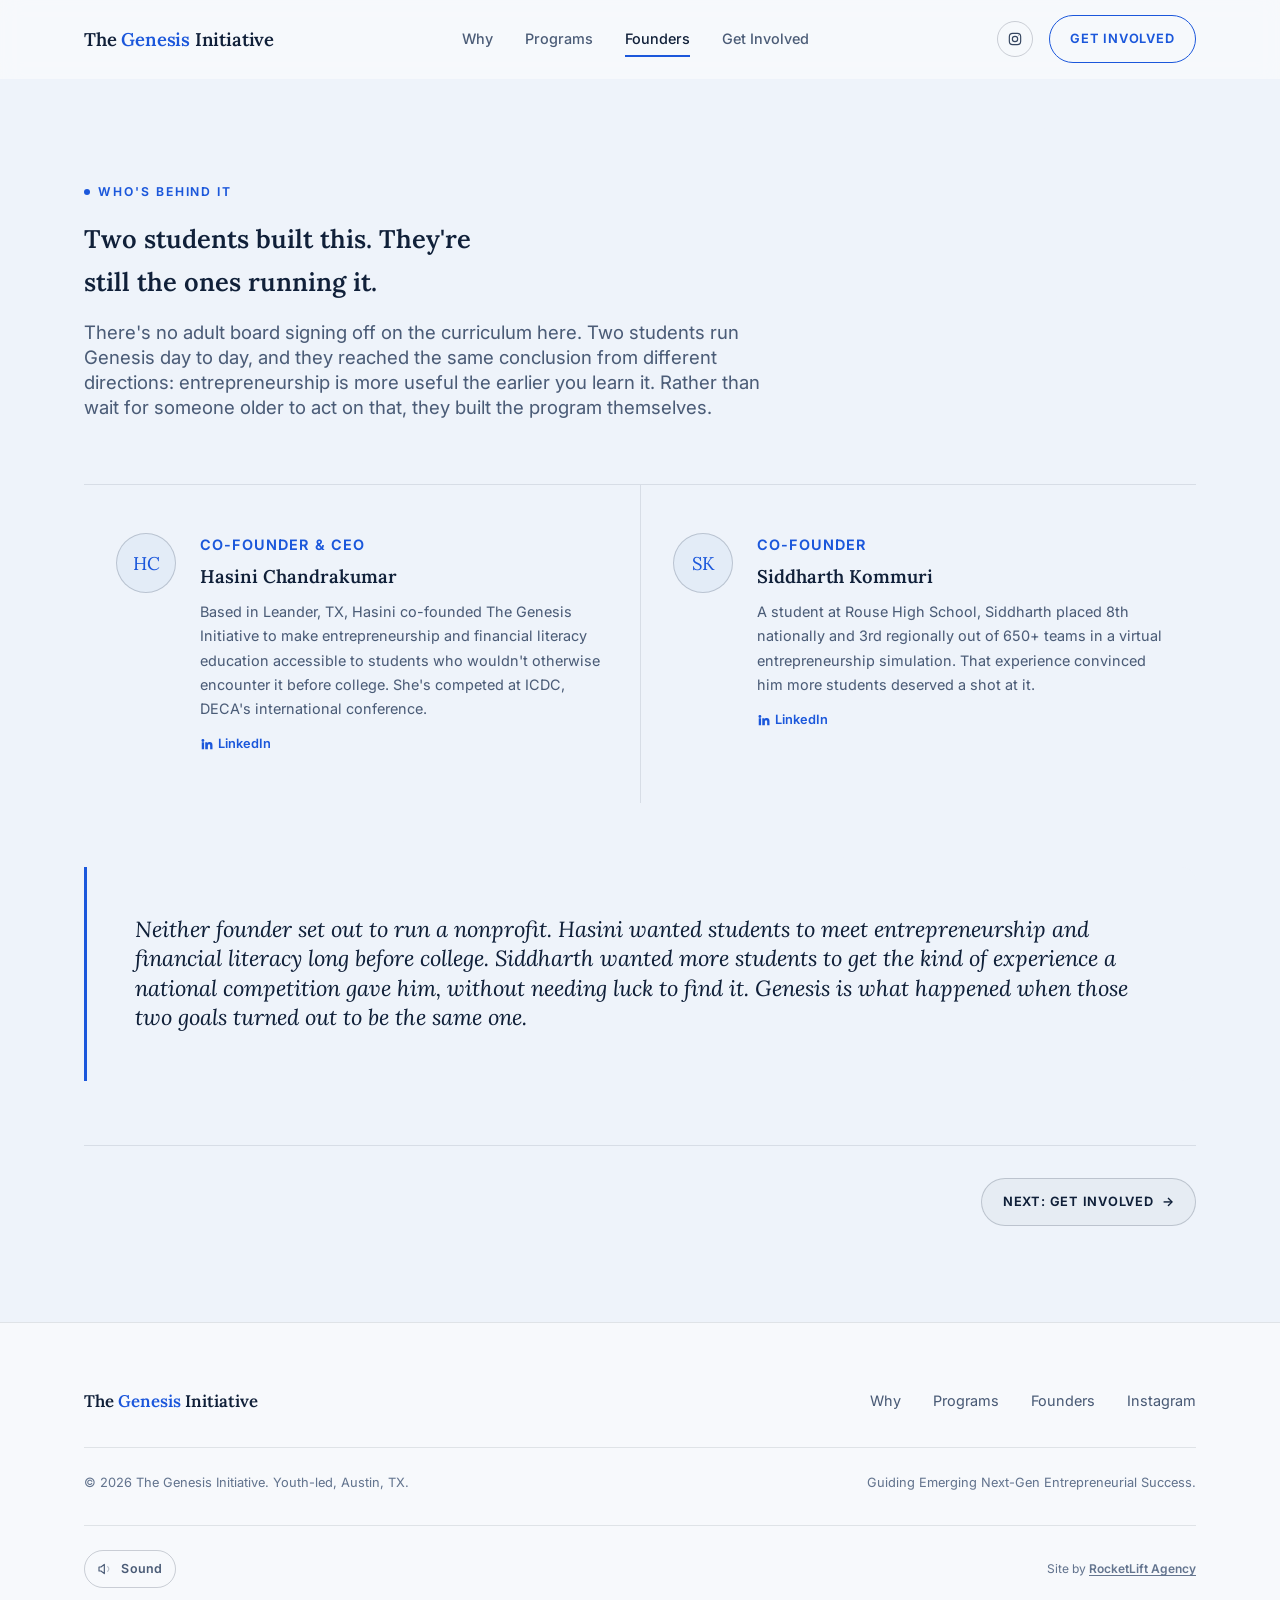
==== commit 6b77896a: "Replace icons with solid glyphs, remove gauge and cursor trail, soften theme Icons: - The dot-matrix" ====
--- a/founders.html
+++ b/founders.html
@@ -57,11 +57,10 @@
           <p class="eyebrow">Who's Behind It</p>
           <h2>Two students built this. They're still the ones running it.</h2>
           <p class="page-intro">
-            There's no adult board signing off on the curriculum here. Genesis is run day-to-day by
-            two students who each arrived at the same conclusion from different directions,
-            entrepreneurship education is more useful the earlier it happens, and decided the
-            fastest way to fix that was to build the program themselves rather than wait for someone
-            older to get around to it.
+            There's no adult board signing off on the curriculum here. Two students run Genesis
+            day to day, and they reached the same conclusion from different directions:
+            entrepreneurship is more useful the earlier you learn it. Rather than wait for
+            someone older to act on that, they built the program themselves.
           </p>
         </div>
 
@@ -104,13 +103,7 @@
         </div>
 
         <div class="mission-quote reveal">
-          <p>Neither founder set out to run a nonprofit. Hasini wanted entrepreneurship and financial literacy to reach students before college closed that gap by default. Siddharth wanted more students to get the kind of experience a national competition gave him, without having to stumble into it by luck. Genesis is what happened when those two goals turned out to be the same goal.</p>
-        </div>
-
-        <div class="section-head reveal" style="margin-top: var(--sp-9);">
-          <p class="eyebrow">Growing The Team</p>
-          <h2>Right now, it's two people. That's expected to change.</h2>
-          <p class="lead">As Genesis takes on more camps and more students, the plan is to bring on more teen instructors and mentors alongside the founders, not to keep everything running through two people indefinitely. If that's something you'd want to be part of, that starts with the same first step as everything else here.</p>
+          <p>Neither founder set out to run a nonprofit. Hasini wanted students to meet entrepreneurship and financial literacy long before college. Siddharth wanted more students to get the kind of experience a national competition gave him, without needing luck to find it. Genesis is what happened when those two goals turned out to be the same one.</p>
         </div>
 
         <div class="page-next reveal">
@@ -145,17 +138,6 @@
     </div>
   </footer>
 
-  <div class="energy-gauge" id="energyGauge" aria-hidden="true">
-    <svg viewBox="0 0 64 64" width="52" height="52">
-      <circle cx="32" cy="32" r="27" fill="none" stroke="rgba(214,230,255,0.14)" stroke-width="5"/>
-      <circle id="energyRing" cx="32" cy="32" r="27" fill="none" stroke="var(--accent)" stroke-width="5" stroke-linecap="round" stroke-dasharray="169.6" stroke-dashoffset="169.6" transform="rotate(-90 32 32)"/>
-    </svg>
-    <div class="energy-label">
-      <span class="energy-eyebrow">Energy</span>
-      <span class="energy-stage" id="energyStage">Idea</span>
-    </div>
-  </div>
-
   <div class="toast-container" id="toastContainer" aria-live="polite"></div>
 
   <script src="js/main.js"></script>
--- a/css/styles.css
+++ b/css/styles.css
@@ -7,9 +7,9 @@
    ========================================================================== */
 
 :root {
-  --bg:         #ffffff;
-  --bg-raised:  #f4f8fd;
-  --bg-raised-2:#e8f1fb;
+  --bg:         #f7f9fc;
+  --bg-raised:  #eef3fa;
+  --bg-raised-2:#e3ecf7;
   --ink:        #0f1f38;
   --ink-dim:    #34455f;
   --ink-soft:   #4a5b76;
@@ -27,6 +27,11 @@
   --focus: #1a56db;
 
   --ease-bounce: cubic-bezier(0.34, 1.56, 0.64, 1);
+  /* Easing set per the animation guidance: ease-out for things entering,
+     ease-in-out for things moving, ease-in for things leaving. */
+  --ease-out-quint:  cubic-bezier(0.23, 1, 0.32, 1);
+  --ease-out-cubic:  cubic-bezier(0.33, 1, 0.68, 1);
+  --ease-in-out-cubic: cubic-bezier(0.645, 0.045, 0.355, 1);
 
   --font-display: "Lora", Georgia, serif;
   --font-body: "Inter", -apple-system, BlinkMacSystemFont, "Segoe UI", sans-serif;
@@ -193,8 +198,8 @@
   text-transform: uppercase;
   border-radius: var(--radius-pill);
   border: 1.5px solid transparent;
-  transition: transform 320ms var(--ease-bounce),
-              box-shadow var(--dur-fast) var(--ease),
+  transition: transform 180ms var(--ease-out-quint),
+              box-shadow 180ms var(--ease-out-quint),
               background-color var(--dur-fast) var(--ease),
               border-color var(--dur-fast) var(--ease),
               color var(--dur-fast) var(--ease);
@@ -215,7 +220,7 @@
   box-shadow: 0 10px 30px -12px var(--accent-soft);
 }
 
-.btn-primary:active { transform: translateY(0) scale(0.97); }
+.btn-primary:active { transform: translateY(0) scale(0.97); transition-duration: 100ms; }
 
 .btn-ghost {
   background: rgba(15, 31, 56, 0.03);
@@ -229,7 +234,7 @@
   transform: translateY(-2px) scale(1.035) translate(var(--magx), var(--magy));
 }
 
-.btn-ghost:active { transform: translateY(0) scale(0.97); }
+.btn-ghost:active { transform: translateY(0) scale(0.97); transition-duration: 100ms; }
 
 .btn svg { width: 14px; height: 14px; flex: none; }
 
@@ -264,7 +269,7 @@
   position: sticky;
   top: 0;
   z-index: 50;
-  background: rgba(255, 255, 255, 0.78);
+  background: rgba(247, 249, 252, 0.8);
   backdrop-filter: saturate(140%) blur(10px);
   border-bottom: 1px solid transparent;
   transition: background-color var(--dur-base) var(--ease),
@@ -276,7 +281,7 @@
    more opaque bar with a real edge, instead of one static look for the
    whole page. */
 .site-header.is-scrolled {
-  background: rgba(255, 255, 255, 0.94);
+  background: rgba(247, 249, 252, 0.95);
   border-bottom-color: var(--line);
   box-shadow: 0 12px 32px -20px rgba(15, 31, 56, 0.22);
 }
@@ -409,8 +414,8 @@
   will-change: transform;
 }
 
-.hero-glow-1 { background: radial-gradient(1200px 640px at 12% -12%, rgba(79, 195, 255, 0.32), transparent 60%); }
-.hero-glow-2 { background: radial-gradient(900px 560px at 92% 6%, rgba(47, 163, 230, 0.18), transparent 55%); }
+.hero-glow-1 { background: radial-gradient(1200px 640px at 12% -12%, rgba(79, 195, 255, 0.24), transparent 60%); }
+.hero-glow-2 { background: radial-gradient(900px 560px at 92% 6%, rgba(47, 163, 230, 0.14), transparent 55%); }
 
 .hero-inner { position: relative; z-index: 1; max-width: 1040px; margin-inline: auto; }
 
@@ -871,10 +876,10 @@
 .reveal {
   opacity: 1;
   transform: none;
-  transition: opacity 620ms var(--ease-bounce), transform 620ms var(--ease-bounce);
-}
-
-.reveal.pending { opacity: 0; transform: translateY(22px) scale(0.97); }
+  transition: opacity 380ms var(--ease-out-quint), transform 380ms var(--ease-out-quint);
+}
+
+.reveal.pending { opacity: 0; transform: translateY(16px); }
 .reveal.is-visible { opacity: 1; transform: translateY(0) scale(1); }
 
 /* Headings/eyebrows (plain .reveal, no extra delay) lead by design; each
@@ -1012,46 +1017,6 @@
 .sound-toggle[aria-pressed="true"] .sound-wave { opacity: 1; }
 
 /* ==========================================================================
-   Entrepreneurial Energy gauge - a purely decorative dial that fills with
-   scroll depth. No real metric behind it; it's a small reward for exploring
-   the page, not a claim about anything.
-   ========================================================================== */
-
-.energy-gauge {
-  position: fixed;
-  right: var(--sp-5);
-  bottom: var(--sp-5);
-  z-index: 900;
-  display: flex;
-  align-items: center;
-  gap: var(--sp-2);
-  padding: var(--sp-2) var(--sp-3) var(--sp-2) var(--sp-2);
-  background: rgba(255, 255, 255, 0.85);
-  border: 1px solid var(--line-strong);
-  border-radius: var(--radius-pill);
-  backdrop-filter: blur(8px);
-  pointer-events: none;
-}
-
-#energyRing { transition: stroke-dashoffset 220ms var(--ease); }
-
-.energy-label { display: flex; flex-direction: column; line-height: 1.15; }
-
-.energy-eyebrow {
-  font-size: 0.6rem;
-  font-weight: 700;
-  letter-spacing: 0.1em;
-  text-transform: uppercase;
-  color: var(--ink-faint);
-}
-
-.energy-stage { font-family: var(--font-display); font-size: 0.85rem; color: var(--ink); }
-
-@media (max-width: 640px) {
-  .energy-gauge { right: var(--sp-3); bottom: var(--sp-3); transform: scale(0.85); transform-origin: bottom right; }
-}
-
-/* ==========================================================================
    Toasts - short-lived feedback for the easter eggs. Same visual language
    as the rest of the site (pill shape, hairline border, accent numerals).
    ========================================================================== */
@@ -1103,8 +1068,8 @@
    ========================================================================== */
 
 .mini-icon {
-  width: 34px;
-  height: 34px;
+  width: 40px;
+  height: 40px;
   border-radius: var(--radius-sm);
   background: var(--accent-soft);
   color: var(--accent);
@@ -1115,7 +1080,7 @@
   margin-bottom: var(--sp-3);
 }
 
-.mini-icon svg { width: 18px; height: 18px; }
+.mini-icon svg { width: 21px; height: 21px; }
 
 /* ==========================================================================
    Stat tiles — real numbers, given room to breathe. Counts up once when
@@ -1272,15 +1237,21 @@
   border: 1px solid var(--line);
   border-radius: var(--radius-md);
   background: var(--bg-raised-2);
-  transition: transform 280ms var(--ease-bounce), border-color var(--dur-base) var(--ease);
+  transition: transform 220ms var(--ease-out-quint),
+              box-shadow 220ms var(--ease-out-quint),
+              border-color var(--dur-base) var(--ease);
   display: flex;
   flex-direction: column;
   height: 100%;
 }
 
-.preview-card:hover { transform: translateY(-4px); border-color: var(--line-strong); }
-.preview-card:hover .mini-icon { transform: scale(1.1) rotate(-6deg); }
-.mini-icon { transition: transform 280ms var(--ease-bounce); }
+.preview-card:hover {
+  transform: translateY(-4px);
+  border-color: var(--line-strong);
+  box-shadow: 0 14px 28px -18px rgba(15, 31, 56, 0.4);
+}
+.preview-card:hover .mini-icon { transform: translateY(-2px) scale(1.06); }
+.mini-icon { transition: transform 220ms var(--ease-out-quint); }
 
 .preview-card h3 { font-size: 1.1rem; margin-bottom: var(--sp-2); }
 .preview-card p { font-size: var(--size-small); flex: 1; margin-bottom: var(--sp-4); }
@@ -1297,4 +1268,54 @@
 .preview-card .preview-link span { transition: transform var(--dur-fast) var(--ease); }
 .preview-card:hover .preview-link span { transform: translateX(4px); }
 
+/* ==========================================================================
+   Two small custom motions, both transform/opacity only so they stay on the
+   compositor, and both suppressed under prefers-reduced-motion.
+   ========================================================================== */
+
+/* 1. The icon settles into place just after its card arrives, so the card
+      reads as one gesture rather than everything landing at once. */
+.reveal.is-visible .mini-icon { animation: icon-settle 420ms var(--ease-out-quint) 120ms backwards; }
+
+@keyframes icon-settle {
+  from { opacity: 0; transform: translateY(6px) scale(0.86); }
+  to   { opacity: 1; transform: none; }
+}
+
+/* 2. Link underline sweeps out from the left on hover, and retracts faster
+      than it drew - exits run about three-quarters of the enter duration. */
+.preview-link, .founder-links a, .follow-note a { position: relative; }
+
+.preview-link::after,
+.founder-links a::after,
+.follow-note a::after {
+  content: "";
+  position: absolute;
+  left: 0;
+  bottom: -2px;
+  height: 1.5px;
+  width: 100%;
+  background: currentColor;
+  transform: scaleX(0);
+  transform-origin: left;
+  transition: transform 150ms var(--ease-in-out-cubic);
+}
+
+.preview-card:hover .preview-link::after,
+.founder-links a:hover::after,
+.follow-note a:hover::after {
+  transform: scaleX(1);
+  transition-duration: 200ms;
+}
+
+/* These already carry their own underline; the swept one would double it. */
+.founder-links a:hover, .follow-note a:hover { text-decoration: none; }
+
+@media (prefers-reduced-motion: reduce) {
+  .reveal.is-visible .mini-icon { animation: none; }
+  .preview-link::after,
+  .founder-links a::after,
+  .follow-note a::after { transition: none; }
+}
+
 .skip-link:focus { left: var(--sp-4); top: var(--sp-4); }
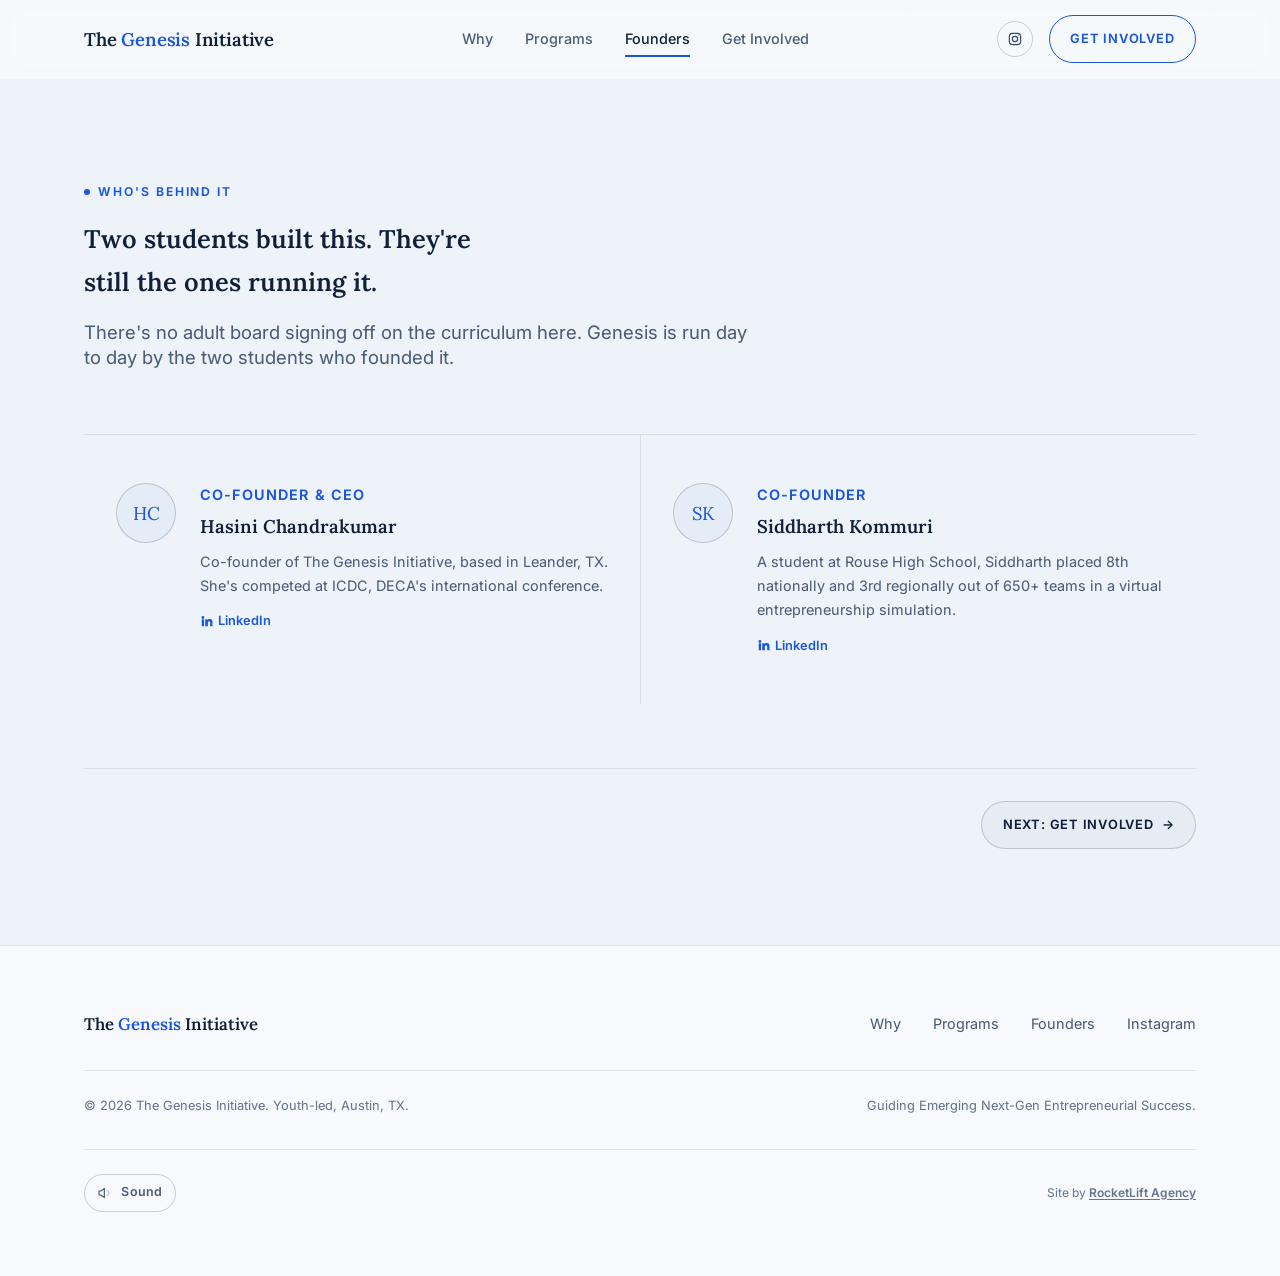
==== commit 2358dd99: "Remove the feature icons and every unsourced claim about the founders Icons: removed all 7 mini-icon" ====
--- a/founders.html
+++ b/founders.html
@@ -57,10 +57,8 @@
           <p class="eyebrow">Who's Behind It</p>
           <h2>Two students built this. They're still the ones running it.</h2>
           <p class="page-intro">
-            There's no adult board signing off on the curriculum here. Two students run Genesis
-            day to day, and they reached the same conclusion from different directions:
-            entrepreneurship is more useful the earlier you learn it. Rather than wait for
-            someone older to act on that, they built the program themselves.
+            There's no adult board signing off on the curriculum here. Genesis is run day to
+            day by the two students who founded it.
           </p>
         </div>
 
@@ -73,7 +71,7 @@
             <div>
               <p class="founder-role">Co-Founder &amp; CEO</p>
               <h3>Hasini Chandrakumar</h3>
-              <p>Based in Leander, TX, Hasini co-founded The Genesis Initiative to make entrepreneurship and financial literacy education accessible to students who wouldn't otherwise encounter it before college. She's competed at ICDC, DECA's international conference.</p>
+              <p>Co-founder of The Genesis Initiative, based in Leander, TX. She's competed at ICDC, DECA's international conference.</p>
               <div class="founder-links">
                 <a href="https://www.linkedin.com/in/hasini-chandrakumar-33483b308/" target="_blank" rel="noopener">
                   <svg viewBox="0 0 24 24" fill="currentColor" aria-hidden="true"><path d="M4.98 3.5a2.5 2.5 0 1 1 0 5 2.5 2.5 0 0 1 0-5ZM3 9h4v12H3zM9 9h3.8v1.7h.05c.53-.95 1.83-1.95 3.77-1.95 4.03 0 4.78 2.55 4.78 5.87V21h-4v-5.4c0-1.3-.02-2.96-1.8-2.96-1.8 0-2.08 1.4-2.08 2.86V21H9z"/></svg>
@@ -91,7 +89,7 @@
             <div>
               <p class="founder-role">Co-Founder</p>
               <h3>Siddharth Kommuri</h3>
-              <p>A student at Rouse High School, Siddharth placed 8th nationally and 3rd regionally out of 650+ teams in a virtual entrepreneurship simulation. That experience convinced him more students deserved a shot at it.</p>
+              <p>A student at Rouse High School, Siddharth placed 8th nationally and 3rd regionally out of 650+ teams in a virtual entrepreneurship simulation.</p>
               <div class="founder-links">
                 <a href="https://www.linkedin.com/in/siddharth-kommuri-5698a32b7/" target="_blank" rel="noopener">
                   <svg viewBox="0 0 24 24" fill="currentColor" aria-hidden="true"><path d="M4.98 3.5a2.5 2.5 0 1 1 0 5 2.5 2.5 0 0 1 0-5ZM3 9h4v12H3zM9 9h3.8v1.7h.05c.53-.95 1.83-1.95 3.77-1.95 4.03 0 4.78 2.55 4.78 5.87V21h-4v-5.4c0-1.3-.02-2.96-1.8-2.96-1.8 0-2.08 1.4-2.08 2.86V21H9z"/></svg>
@@ -102,9 +100,6 @@
           </article>
         </div>
 
-        <div class="mission-quote reveal">
-          <p>Neither founder set out to run a nonprofit. Hasini wanted students to meet entrepreneurship and financial literacy long before college. Siddharth wanted more students to get the kind of experience a national competition gave him, without needing luck to find it. Genesis is what happened when those two goals turned out to be the same one.</p>
-        </div>
 
         <div class="page-next reveal">
           <a class="btn btn-ghost" href="involved.html">Next: get involved <span aria-hidden="true">&rarr;</span></a>
--- a/css/styles.css
+++ b/css/styles.css
@@ -166,22 +166,6 @@
   max-width: 58ch;
 }
 
-.mission-quote {
-  margin-top: var(--sp-8);
-  padding: var(--sp-7);
-  background: var(--bg-raised);
-  border-left: 3px solid var(--accent);
-  border-radius: 0 var(--radius-md) var(--radius-md) 0;
-}
-
-.mission-quote p {
-  font-family: var(--font-display);
-  font-size: var(--size-h3);
-  font-style: italic;
-  color: var(--ink);
-  line-height: var(--lh-snug);
-}
-
 /* ==========================================================================
    Buttons — pill, tracked caps, restrained hover
    ========================================================================== */
@@ -1063,26 +1047,6 @@
 .page-intro { max-width: 68ch; font-size: var(--size-lead); line-height: var(--lh-snug); color: var(--ink-soft); margin-top: var(--sp-4); }
 
 /* ==========================================================================
-   Small icon badge — pairs with the gap items, steps, and outcome lists so
-   they're not just numerals/checkmarks with nothing to look at.
-   ========================================================================== */
-
-.mini-icon {
-  width: 40px;
-  height: 40px;
-  border-radius: var(--radius-sm);
-  background: var(--accent-soft);
-  color: var(--accent);
-  display: inline-flex;
-  align-items: center;
-  justify-content: center;
-  flex: none;
-  margin-bottom: var(--sp-3);
-}
-
-.mini-icon svg { width: 21px; height: 21px; }
-
-/* ==========================================================================
    Stat tiles — real numbers, given room to breathe. Counts up once when
    scrolled into view via [data-count-to] in main.js; static text (like the
    "+") lives in a sibling span so the counting only touches the digits.
@@ -1250,8 +1214,6 @@
   border-color: var(--line-strong);
   box-shadow: 0 14px 28px -18px rgba(15, 31, 56, 0.4);
 }
-.preview-card:hover .mini-icon { transform: translateY(-2px) scale(1.06); }
-.mini-icon { transition: transform 220ms var(--ease-out-quint); }
 
 .preview-card h3 { font-size: 1.1rem; margin-bottom: var(--sp-2); }
 .preview-card p { font-size: var(--size-small); flex: 1; margin-bottom: var(--sp-4); }
@@ -1269,21 +1231,12 @@
 .preview-card:hover .preview-link span { transform: translateX(4px); }
 
 /* ==========================================================================
-   Two small custom motions, both transform/opacity only so they stay on the
-   compositor, and both suppressed under prefers-reduced-motion.
-   ========================================================================== */
-
-/* 1. The icon settles into place just after its card arrives, so the card
-      reads as one gesture rather than everything landing at once. */
-.reveal.is-visible .mini-icon { animation: icon-settle 420ms var(--ease-out-quint) 120ms backwards; }
-
-@keyframes icon-settle {
-  from { opacity: 0; transform: translateY(6px) scale(0.86); }
-  to   { opacity: 1; transform: none; }
-}
-
-/* 2. Link underline sweeps out from the left on hover, and retracts faster
-      than it drew - exits run about three-quarters of the enter duration. */
+   Link underline sweep - transform only so it stays on the compositor, and
+   suppressed under prefers-reduced-motion.
+   ========================================================================== */
+
+/* Sweeps out from the left on hover, and retracts faster than it drew:
+   exits run about three-quarters of the enter duration. */
 .preview-link, .founder-links a, .follow-note a { position: relative; }
 
 .preview-link::after,
@@ -1312,7 +1265,6 @@
 .founder-links a:hover, .follow-note a:hover { text-decoration: none; }
 
 @media (prefers-reduced-motion: reduce) {
-  .reveal.is-visible .mini-icon { animation: none; }
   .preview-link::after,
   .founder-links a::after,
   .follow-note a::after { transition: none; }
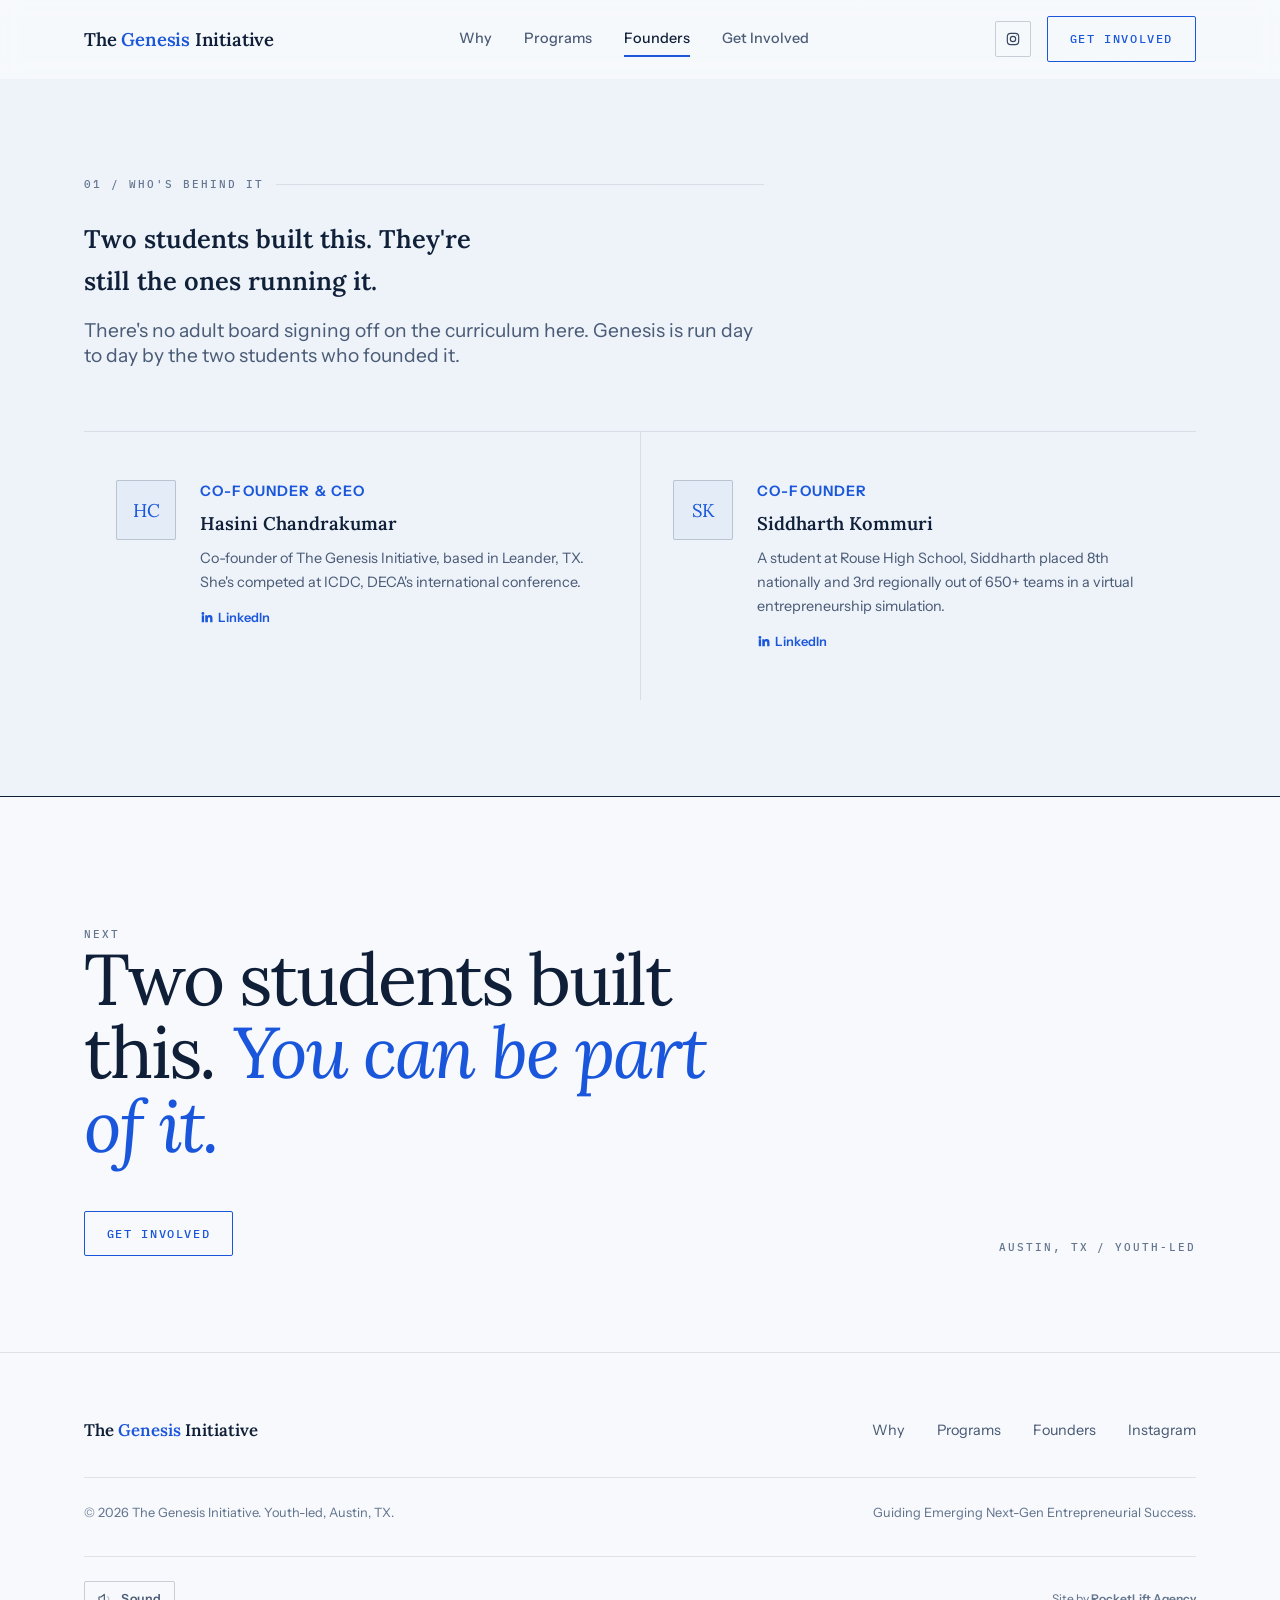
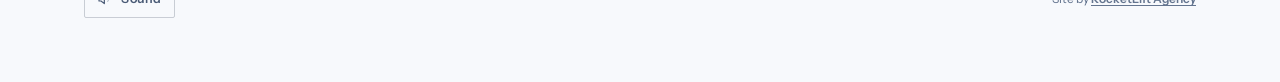
==== commit 5e11ad26: "Art-direct the site as an editorial layout with real scroll choreography Audited first: vanilla stat" ====
--- a/founders.html
+++ b/founders.html
@@ -9,7 +9,7 @@
 
   <link rel="preconnect" href="https://fonts.googleapis.com" />
   <link rel="preconnect" href="https://fonts.gstatic.com" crossorigin />
-  <link href="https://fonts.googleapis.com/css2?family=Lora:ital,wght@0,500;0,600;0,700;1,500;1,600&family=Inter:wght@400;450;500;600;650;700&display=swap" rel="stylesheet" />
+  <link href="https://fonts.googleapis.com/css2?family=Lora:ital,wght@0,500;0,600;0,700;1,500;1,600;1,700&family=Instrument+Sans:wght@400;500;600&family=IBM+Plex+Mono:wght@400;500&display=swap" rel="stylesheet" />
 
   <link rel="stylesheet" href="css/styles.css" />
 </head>
@@ -54,7 +54,7 @@
     <section id="founders">
       <div class="container">
         <div class="section-head reveal">
-          <p class="eyebrow">Who's Behind It</p>
+          <p class="eyebrow">01 / Who's Behind It</p>
           <h2>Two students built this. They're still the ones running it.</h2>
           <p class="page-intro">
             There's no adult board signing off on the curriculum here. Genesis is run day to
@@ -101,8 +101,16 @@
         </div>
 
 
-        <div class="page-next reveal">
-          <a class="btn btn-ghost" href="involved.html">Next: get involved <span aria-hidden="true">&rarr;</span></a>
+      </div>
+    </section>
+
+    <section class="closing">
+      <div class="container">
+        <p class="meta reveal">Next</p>
+        <p class="closing-line reveal">Two students built this. <em>You can be part of it.</em></p>
+        <div class="closing-row reveal">
+          <a class="btn btn-primary" href="involved.html">Get involved</a>
+          <p class="meta">Austin, TX / Youth-Led</p>
         </div>
       </div>
     </section>
--- a/css/styles.css
+++ b/css/styles.css
@@ -34,26 +34,34 @@
   --ease-in-out-cubic: cubic-bezier(0.645, 0.045, 0.355, 1);
 
   --font-display: "Lora", Georgia, serif;
-  --font-body: "Inter", -apple-system, BlinkMacSystemFont, "Segoe UI", sans-serif;
-
-  --size-h1:     clamp(2rem, 1.3rem + 2.8vw, 3.1rem);
-  --size-h2:     clamp(1.7rem, 1.4rem + 1.2vw, 2.5rem);
-  --size-h3:     clamp(1.15rem, 1.05rem + 0.4vw, 1.375rem);
-  --size-lead:   clamp(1.05rem, 1rem + 0.2vw, 1.2rem);
+  --font-body: "Instrument Sans", -apple-system, BlinkMacSystemFont, "Segoe UI", sans-serif;
+  --font-mono: "IBM Plex Mono", ui-monospace, SFMono-Regular, Menlo, monospace;
+
+  /* Display sizes carry the art direction: this site has no photography, so
+     type is the image. Big jumps between levels, not a timid ramp. */
+  --size-display: clamp(3.2rem, 1.2rem + 9vw, 9rem);
+  --size-h1:     clamp(2.4rem, 1.4rem + 4.2vw, 4.5rem);
+  --size-h2:     clamp(1.9rem, 1.35rem + 2.4vw, 3.25rem);
+  --size-h3:     clamp(1.15rem, 1.05rem + 0.4vw, 1.4rem);
+  --size-lead:   clamp(1.05rem, 1rem + 0.25vw, 1.25rem);
   --size-body:   1.0625rem;
   --size-small:  0.9rem;
-  --size-eyebrow:0.76rem;
-
-  --lh-tight: 1.14;
-  --lh-snug:  1.35;
-  --lh-body:  1.68;
+  --size-eyebrow:0.7rem;
+  --size-meta:   0.68rem;
+
+  --lh-tight: 1.02;
+  --lh-snug:  1.28;
+  --lh-body:  1.66;
+
+  --track-display: -0.035em;
+  --track-meta: 0.18em;
 
   --sp-1: 4px;  --sp-2: 8px;  --sp-3: 12px; --sp-4: 16px; --sp-5: 24px;
   --sp-6: 32px; --sp-7: 48px; --sp-8: 64px; --sp-9: 96px; --sp-10: 128px;
 
-  --radius-sm: 8px;
-  --radius-md: 14px;
-  --radius-pill: 999px;
+  --radius-sm: 2px;
+  --radius-md: 2px;
+  --radius-pill: 2px;
 
   --ease: cubic-bezier(0.22, 0.68, 0.24, 1);
   --dur-fast: 160ms;
@@ -67,7 +75,7 @@
 html {
   scroll-behavior: smooth;
   -webkit-text-size-adjust: 100%;
-  overflow-x: hidden;
+  overflow-x: clip;
 }
 
 @media (prefers-reduced-motion: reduce) {
@@ -89,7 +97,7 @@
   font-weight: 420;
   -webkit-font-smoothing: antialiased;
   position: relative;
-  overflow-x: hidden;
+  overflow-x: clip;
   /* A quick fade on arrival so moving between pages reads as one continuous
      site rather than a hard browser reload. Short enough to never feel
      like a loading screen - the page is already fully painted underneath. */
@@ -129,7 +137,13 @@
 
 .container { max-width: var(--container); margin-inline: auto; padding-inline: var(--sp-5); }
 
-@media (max-width: 640px) { .container { padding-inline: var(--sp-4); } }
+@media (max-width: 640px) {
+  .container { padding-inline: var(--sp-4); }
+  .hseq-track { padding-inline: var(--sp-4); }
+  /* The mark goes edge to edge on a phone: at this width the gutters cost
+     more presence than the alignment buys. */
+  .wordmark-wrap { padding-inline: 0; }
+}
 
 /* Anchor-jump offset: without this, clicking a nav link lands the section's
    top exactly under the sticky 78px header instead of below it. */
@@ -143,18 +157,38 @@
 .section-head.center { margin-inline: auto; text-align: center; }
 
 .eyebrow {
-  display: inline-flex;
+  display: flex;
   align-items: center;
-  gap: var(--sp-2);
+  gap: var(--sp-3);
+  font-family: var(--font-mono);
   font-size: var(--size-eyebrow);
-  font-weight: 650;
-  letter-spacing: 0.16em;
+  font-weight: 500;
+  letter-spacing: var(--track-meta);
   text-transform: uppercase;
-  color: var(--accent);
-  margin-bottom: var(--sp-4);
-}
-
-.eyebrow::before { content: ""; width: 6px; height: 6px; border-radius: 50%; background: var(--accent); flex: none; }
+  color: var(--ink-faint);
+  margin-bottom: var(--sp-5);
+}
+
+/* A rule that runs out to the edge of the column, not a decorative dot.
+   It ties the label to the underlying grid. */
+.eyebrow::after {
+  content: "";
+  height: 1px;
+  flex: 1;
+  background: var(--line);
+  min-width: var(--sp-6);
+}
+
+/* Mono metadata: section indices, counters, status labels. */
+.meta {
+  font-family: var(--font-mono);
+  font-size: var(--size-meta);
+  letter-spacing: var(--track-meta);
+  text-transform: uppercase;
+  color: var(--ink-faint);
+}
+
+.meta-accent { color: var(--accent); }
 
 .lead { font-size: var(--size-lead); line-height: var(--lh-snug); color: var(--ink-soft); max-width: 58ch; }
 
@@ -171,54 +205,48 @@
    ========================================================================== */
 
 .btn {
+  position: relative;
   display: inline-flex;
   align-items: center;
   justify-content: center;
-  gap: var(--sp-2);
-  padding: 0.95em 1.6em;
-  font-size: 0.8rem;
-  font-weight: 650;
-  letter-spacing: 0.06em;
+  gap: var(--sp-3);
+  padding: 1.05em 1.9em;
+  font-family: var(--font-mono);
+  font-size: 0.72rem;
+  font-weight: 500;
+  letter-spacing: 0.14em;
   text-transform: uppercase;
-  border-radius: var(--radius-pill);
-  border: 1.5px solid transparent;
-  transition: transform 180ms var(--ease-out-quint),
-              box-shadow 180ms var(--ease-out-quint),
-              background-color var(--dur-fast) var(--ease),
-              border-color var(--dur-fast) var(--ease),
-              color var(--dur-fast) var(--ease);
+  border-radius: var(--radius-sm);
+  border: 1px solid var(--line-strong);
+  overflow: hidden;
+  isolation: isolate;
+  transition: color 220ms var(--ease-out-quint),
+              border-color 220ms var(--ease-out-quint),
+              transform 180ms var(--ease-out-quint);
   white-space: nowrap;
 }
 
 .btn { --magx: 0px; --magy: 0px; }
 
-.btn-primary {
-  background: transparent;
-  border-color: var(--accent);
-  color: var(--accent);
-}
-
-.btn-primary:hover {
-  background: var(--accent-soft);
-  transform: translateY(-2px) scale(1.035) translate(var(--magx), var(--magy));
-  box-shadow: 0 10px 30px -12px var(--accent-soft);
-}
-
-.btn-primary:active { transform: translateY(0) scale(0.97); transition-duration: 100ms; }
-
-.btn-ghost {
-  background: rgba(15, 31, 56, 0.03);
-  border-color: var(--line-strong);
-  color: var(--ink);
-}
-
-.btn-ghost:hover {
-  border-color: var(--ink-dim);
-  background: rgba(15, 31, 56, 0.06);
-  transform: translateY(-2px) scale(1.035) translate(var(--magx), var(--magy));
-}
-
-.btn-ghost:active { transform: translateY(0) scale(0.97); transition-duration: 100ms; }
+/* The fill wipes up from the baseline rather than the whole box changing
+   colour at once - it reads as one object responding, not a state flip. */
+.btn::before {
+  content: "";
+  position: absolute;
+  inset: 0;
+  z-index: -1;
+  background: var(--accent);
+  transform: scaleY(0);
+  transform-origin: bottom;
+  transition: transform 320ms var(--ease-out-quint);
+}
+
+.btn:hover::before, .btn:focus-visible::before { transform: scaleY(1); }
+.btn:hover, .btn:focus-visible { color: var(--accent-ink); border-color: var(--accent); }
+.btn:active { transform: translateY(1px); transition-duration: 100ms; }
+
+.btn-primary { background: transparent; border-color: var(--accent); color: var(--accent); }
+.btn-ghost   { background: transparent; border-color: var(--line-strong); color: var(--ink); }
 
 .btn svg { width: 14px; height: 14px; flex: none; }
 
@@ -372,36 +400,48 @@
    Hero — the wordmark is the visual moment, not a stock illustration
    ========================================================================== */
 
-/* Each nav destination is now its own page (index/why/programs/founders/
-   involved.html) rather than an anchored section on one long page - see
-   the "page-jump" and "page-next" links for how you move between them.
-   #programs and #founders each get their own full-page tone. */
+/* Each nav destination is its own page (index/why/programs/founders/
+   involved.html). The home page's horizontal sequence and each page's
+   closing block are how you move between them. */
 #programs { background: var(--bg); }
 #founders { background: var(--bg-raised); }
 
 .hero {
-  padding-block: var(--sp-9) var(--sp-10);
+  padding-block: var(--sp-8) var(--sp-9);
   position: relative;
   overflow: hidden;
   background: var(--bg);
-  text-align: center;
-}
-
-/* Parallax glow layers — real elements (not a flat background gradient) so
-   scroll can nudge them at their own pace for a sense of depth. */
-.hero-glow {
+  min-height: min(88vh, 820px);
+  display: flex;
+  flex-direction: column;
+  justify-content: center;
+}
+
+/* The grid is the background. Four hairline columns, drawn once, that every
+   section aligns to - depth from structure rather than from coloured haze.
+   Parallaxed a few px on scroll so the page has a back plane. */
+.hero-grid {
   position: absolute;
-  inset: -10% -10% auto -10%;
-  height: 130%;
+  inset: -5% 0 auto 0;
+  height: 115%;
   pointer-events: none;
   z-index: 0;
   will-change: transform;
-}
-
-.hero-glow-1 { background: radial-gradient(1200px 640px at 12% -12%, rgba(79, 195, 255, 0.24), transparent 60%); }
-.hero-glow-2 { background: radial-gradient(900px 560px at 92% 6%, rgba(47, 163, 230, 0.14), transparent 55%); }
-
-.hero-inner { position: relative; z-index: 1; max-width: 1040px; margin-inline: auto; }
+  max-width: var(--container);
+  margin-inline: auto;
+  padding-inline: var(--sp-5);
+  display: grid;
+  grid-template-columns: repeat(4, 1fr);
+}
+
+.hero-grid span { border-left: 1px solid var(--line); }
+.hero-grid span:last-child { border-right: 1px solid var(--line); }
+
+@media (max-width: 700px) {
+  .hero-grid { grid-template-columns: repeat(2, 1fr); }
+}
+
+.hero-inner { position: relative; z-index: 1; width: 100%; }
 
 /* Set directly per animation frame from scroll position (see main.js) - no
    CSS transition here on purpose, so it tracks the scroll 1:1 instead of
@@ -423,101 +463,11 @@
   padding-inline: var(--sp-5);
   box-sizing: border-box;
   position: relative;
-  margin-top: var(--sp-3);
+  margin-block: var(--sp-6) 0;
 }
 
 .wordmark, .wordmark-canvas { width: 100%; display: block; height: auto; }
 .wordmark-canvas { touch-action: pan-y; cursor: pointer; }
-
-.hero-tagline {
-  margin-top: var(--sp-5);
-  font-size: 0.82rem;
-  font-weight: 650;
-  letter-spacing: 0.22em;
-  text-transform: uppercase;
-  color: var(--ink-soft);
-}
-
-.hero-tagline strong { color: var(--ink); font-weight: 700; }
-
-.hero-lead {
-  margin: var(--sp-6) auto 0;
-  max-width: 56ch;
-  font-size: var(--size-lead);
-  line-height: var(--lh-snug);
-  color: var(--ink-soft);
-}
-
-.hero-actions {
-  display: flex;
-  justify-content: center;
-  flex-wrap: wrap;
-  gap: var(--sp-3);
-  margin-top: var(--sp-7);
-}
-
-.fact-strip {
-  margin-top: var(--sp-9);
-  display: flex;
-  justify-content: center;
-  gap: var(--sp-8);
-  flex-wrap: wrap;
-}
-
-.fact-strip div { text-align: center; }
-
-.fact-strip strong {
-  display: block;
-  font-family: var(--font-display);
-  font-size: 1.3rem;
-  color: var(--ink);
-  margin-bottom: 2px;
-}
-
-.fact-strip span {
-  font-size: 0.78rem;
-  letter-spacing: 0.04em;
-  text-transform: uppercase;
-  color: var(--ink-faint);
-}
-
-.fact-strip .divider {
-  width: 1px;
-  align-self: stretch;
-  background: var(--line-strong);
-}
-
-@media (max-width: 700px) {
-  .fact-strip { gap: var(--sp-5); }
-  .fact-strip .divider { display: none; }
-}
-
-/* Quick links out of the hero to each page - since the site is now
-   separate pages rather than anchored sections, this is how you actually
-   get anywhere from home besides the header nav. */
-.page-jump {
-  margin-top: var(--sp-8);
-  display: flex;
-  justify-content: center;
-  flex-wrap: wrap;
-  gap: var(--sp-2) var(--sp-6);
-}
-
-.page-jump a {
-  display: inline-flex;
-  align-items: center;
-  gap: 6px;
-  font-size: var(--size-small);
-  font-weight: 600;
-  color: var(--ink-soft);
-  padding-block: var(--sp-1);
-  border-bottom: 1.5px solid transparent;
-  transition: color var(--dur-fast) var(--ease), border-color var(--dur-fast) var(--ease);
-}
-
-.page-jump a:hover { color: var(--accent); border-color: var(--accent); }
-.page-jump a span { transition: transform var(--dur-fast) var(--ease); }
-.page-jump a:hover span { transform: translateX(3px); }
 
 /* "Next page" link at the foot of each page's content - keeps the site
    feeling like one continuous story even though each stop is a real,
@@ -544,8 +494,8 @@
 
 .gap-grid {
   display: grid;
-  grid-template-columns: 1fr;
-  max-width: 760px;
+  grid-template-columns: minmax(0, 780px);
+  justify-content: start;
 }
 
 .gap-headline { margin-bottom: var(--sp-6); }
@@ -1271,3 +1221,319 @@
 }
 
 .skip-link:focus { left: var(--sp-4); top: var(--sp-4); }
+
+/* ==========================================================================
+   EDITORIAL LAYER
+   The site has no photography, so structure and type carry the art direction:
+   a stated grid, mono metadata, asymmetric composition, and scroll that
+   actually moves the composition rather than fading blocks in.
+   ========================================================================== */
+
+/* --- Hero composition: metadata pinned to the corners, wordmark centred,
+       supporting copy offset right so nothing sits on the centre axis
+       except the name itself. --- */
+
+.hero-meta {
+  display: flex;
+  justify-content: space-between;
+  align-items: baseline;
+  gap: var(--sp-5);
+  padding-bottom: var(--sp-6);
+  border-bottom: 1px solid var(--line);
+  margin-bottom: var(--sp-8);
+}
+
+.hero-meta .meta + .meta { text-align: right; }
+
+@media (max-width: 640px) {
+  .hero-meta { flex-direction: column; gap: var(--sp-2); align-items: flex-start; }
+  .hero-meta .meta + .meta { text-align: left; }
+}
+
+.hero-foot {
+  margin-top: var(--sp-7);
+  display: grid;
+  grid-template-columns: 1fr minmax(300px, 42%);
+  gap: var(--sp-8);
+  align-items: end;
+}
+
+@media (max-width: 860px) {
+  .hero-foot { grid-template-columns: 1fr; gap: var(--sp-6); }
+}
+
+/* The tagline is the one piece of display type competing with the wordmark,
+   so it is set tight and sentence case - not another row of tracked caps. */
+.hero-tagline {
+  font-family: var(--font-display);
+  font-size: clamp(1.6rem, 1rem + 2.2vw, 2.7rem);
+  line-height: var(--lh-snug);
+  letter-spacing: -0.025em;
+  text-transform: none;
+  color: var(--ink);
+  max-width: 14ch;
+  margin: 0;
+}
+
+.hero-tagline strong { font-weight: 600; font-style: italic; color: var(--accent); }
+
+.hero-lead { font-size: var(--size-body); line-height: var(--lh-body); color: var(--ink-soft); max-width: 44ch; }
+
+.hero-actions { display: flex; flex-wrap: wrap; gap: var(--sp-3); margin-top: var(--sp-6); }
+
+/* Scroll cue: a hairline that draws down, then resets. Reads as an
+   instruction, not decoration. */
+.scroll-cue {
+  margin-top: var(--sp-6);
+  display: flex;
+  align-items: center;
+  gap: var(--sp-4);
+}
+
+.scroll-cue::after {
+  content: "";
+  width: 1px;
+  height: 46px;
+  background: var(--line-strong);
+  transform-origin: top;
+  animation: cue-draw 2.4s var(--ease-in-out-cubic) infinite;
+}
+
+@keyframes cue-draw {
+  0%, 100% { transform: scaleY(0.25); opacity: 0.5; }
+  50%      { transform: scaleY(1); opacity: 1; }
+}
+
+@media (prefers-reduced-motion: reduce) { .scroll-cue::after { animation: none; } }
+
+/* --- Section framing: an index number and a rule, aligned to the grid. --- */
+
+.section-frame {
+  display: grid;
+  grid-template-columns: 5rem 1fr;
+  gap: var(--sp-6);
+  padding-top: var(--sp-5);
+  border-top: 1px solid var(--ink);
+  margin-bottom: var(--sp-8);
+}
+
+@media (max-width: 700px) {
+  .section-frame { grid-template-columns: 1fr; gap: var(--sp-3); }
+}
+
+.section-frame h2 { font-size: var(--size-h2); line-height: var(--lh-tight); letter-spacing: -0.025em; max-width: 20ch; }
+.section-frame .lead { margin-top: var(--sp-5); }
+
+/* --- Horizontal sequence: vertical scroll drives a lateral track. The
+       section is tall, the viewport pins to it, and --hx (set from the
+       scroll pass in main.js) translates the track. --- */
+
+/* Tall enough that the pinned viewport has room to drive the track all the
+   way across before the section releases. */
+.hseq { padding: 0; background: var(--bg); border-top: 1px solid var(--line); height: 300vh; }
+
+@media (max-width: 860px) { .hseq { height: auto; } }
+
+.hseq-sticky {
+  position: sticky;
+  top: 0;
+  height: 100vh;
+  overflow: hidden;
+  display: flex;
+  flex-direction: column;
+  justify-content: center;
+}
+
+.hseq-head {
+  max-width: var(--container);
+  margin-inline: auto;
+  width: 100%;
+  padding-inline: var(--sp-5);
+  display: flex;
+  justify-content: space-between;
+  align-items: baseline;
+  gap: var(--sp-5);
+  padding-bottom: var(--sp-6);
+}
+
+.hseq-track {
+  display: flex;
+  gap: 0;
+  will-change: transform;
+  transform: translate3d(calc(var(--hx, 0) * -1px), 0, 0);
+  /* Lead-in matches the container gutter so the first panel starts on the
+     same grid line as everything else on the page, not at the window edge. */
+  padding-inline: max((100vw - var(--container)) / 2, var(--sp-5));
+}
+
+.hseq-panel {
+  flex: 0 0 min(46vw, 520px);
+  padding: var(--sp-8) var(--sp-7);
+  border-left: 1px solid var(--line);
+  display: flex;
+  flex-direction: column;
+  justify-content: space-between;
+  min-height: min(52vh, 420px);
+}
+
+.hseq-panel:last-child { border-right: 1px solid var(--line); }
+
+.hseq-panel h3 {
+  font-size: clamp(1.6rem, 1.1rem + 1.8vw, 2.6rem);
+  line-height: var(--lh-tight);
+  letter-spacing: -0.03em;
+  margin-block: var(--sp-5) var(--sp-4);
+}
+
+.hseq-panel p { font-size: var(--size-small); max-width: 32ch; }
+
+.hseq-panel .hseq-go {
+  margin-top: var(--sp-7);
+  font-family: var(--font-mono);
+  font-size: var(--size-meta);
+  letter-spacing: var(--track-meta);
+  text-transform: uppercase;
+  color: var(--accent);
+  display: inline-flex;
+  align-items: center;
+  gap: var(--sp-2);
+}
+
+.hseq-panel .hseq-go span { transition: transform 220ms var(--ease-out-quint); }
+.hseq-panel:hover .hseq-go span { transform: translateX(6px); }
+
+/* The whole panel is the target, so the number shifts too - the panel reads
+   as one object rather than a card with a link inside it. */
+.hseq-panel .hseq-num { transition: color 220ms var(--ease-out-quint); }
+.hseq-panel:hover .hseq-num { color: var(--accent); }
+
+@media (max-width: 860px) {
+  /* Below the pinning breakpoint this becomes an ordinary stacked list -
+     horizontal scroll hijacking on a phone is worse than no effect. */
+  .hseq-sticky { position: static; height: auto; }
+  .hseq-track { transform: none; flex-direction: column; }
+  /* Stacked layout still needs the page gutter the pinned track got from
+     its lead-in padding. */
+  .hseq-track { padding-inline: var(--sp-5); max-width: var(--container); margin-inline: auto; }
+  .hseq-panel { flex: 1 1 auto; min-height: 0; border-left: none; border-top: 1px solid var(--line); padding-inline: 0; }
+  .hseq-panel p { max-width: none; }
+  .hseq-panel:last-child { border-right: none; }
+  .hseq-head { flex-direction: column; gap: var(--sp-2); }
+}
+
+/* --- Pinned story: the visual holds while the steps advance past it. --- */
+
+.pinned { position: relative; display: grid; grid-template-columns: 1fr 1fr; gap: var(--sp-9); }
+
+@media (max-width: 860px) { .pinned { grid-template-columns: 1fr; gap: var(--sp-6); } }
+
+.pinned-visual {
+  position: sticky;
+  top: 22vh;
+  height: fit-content;
+  align-self: start;
+}
+
+@media (max-width: 860px) { .pinned-visual { position: static; } }
+
+.pinned-stage {
+  border: 1px solid var(--line);
+  aspect-ratio: 4 / 3;
+  display: grid;
+  place-items: center;
+  position: relative;
+  overflow: hidden;
+  background: var(--bg-raised);
+}
+
+/* Each stage frame is a numeral drawn large; the active one is opaque.
+   No imagery to fake, so the "visual" is typographic. */
+.pinned-frame {
+  position: absolute;
+  inset: 0;
+  display: grid;
+  place-items: center;
+  opacity: 0;
+  transform: scale(1.04);
+  transition: opacity 420ms var(--ease-out-quint), transform 420ms var(--ease-out-quint);
+}
+
+.pinned-frame.is-active { opacity: 1; transform: none; }
+
+.pinned-frame span {
+  font-family: var(--font-display);
+  font-size: clamp(5rem, 3rem + 10vw, 11rem);
+  line-height: 1;
+  letter-spacing: -0.05em;
+  color: var(--accent);
+  opacity: 0.16;
+}
+
+.pinned-frame em {
+  position: absolute;
+  bottom: var(--sp-6);
+  left: var(--sp-6);
+  right: var(--sp-6);
+  font-style: normal;
+  font-family: var(--font-mono);
+  font-size: var(--size-meta);
+  letter-spacing: var(--track-meta);
+  text-transform: uppercase;
+  color: var(--ink-faint);
+}
+
+.pinned-steps { display: flex; flex-direction: column; }
+
+.pinned-step {
+  padding-block: var(--sp-8);
+  border-top: 1px solid var(--line);
+  opacity: 0.42;
+  transition: opacity 420ms var(--ease-out-quint);
+}
+
+.pinned-step.is-active { opacity: 1; }
+.pinned-step h3 { font-size: var(--size-h3); margin-block: var(--sp-3) var(--sp-3); }
+.pinned-step p { font-size: var(--size-small); max-width: 46ch; }
+
+@media (prefers-reduced-motion: reduce) {
+  .pinned-step { opacity: 1; }
+  .pinned-frame { transition: none; }
+}
+
+/* --- Closing statement: the page ends on a real note, not a link row. --- */
+
+.closing {
+  border-top: 1px solid var(--ink);
+  padding-block: var(--sp-10) var(--sp-9);
+  background: var(--bg);
+}
+
+@media (max-width: 800px) { .closing { padding-block: var(--sp-8) var(--sp-7); } }
+
+.closing-line {
+  font-family: var(--font-display);
+  font-size: var(--size-h1);
+  line-height: var(--lh-tight);
+  letter-spacing: -0.03em;
+  color: var(--ink);
+  max-width: 15ch;
+  margin-bottom: var(--sp-7);
+}
+
+.closing-line em { font-style: italic; color: var(--accent); }
+
+.closing-row {
+  display: flex;
+  justify-content: space-between;
+  align-items: flex-end;
+  gap: var(--sp-6);
+  flex-wrap: wrap;
+}
+
+/* --- Page transitions: a fast wipe out on internal navigation. The class
+       is added on link click and the browser navigates once it finishes,
+       so a failed/blocked JS path still navigates normally. --- */
+
+body.is-leaving { opacity: 0; transition: opacity 180ms var(--ease-in-out-cubic); }
+
+@media (prefers-reduced-motion: reduce) { body.is-leaving { opacity: 1; transition: none; } }
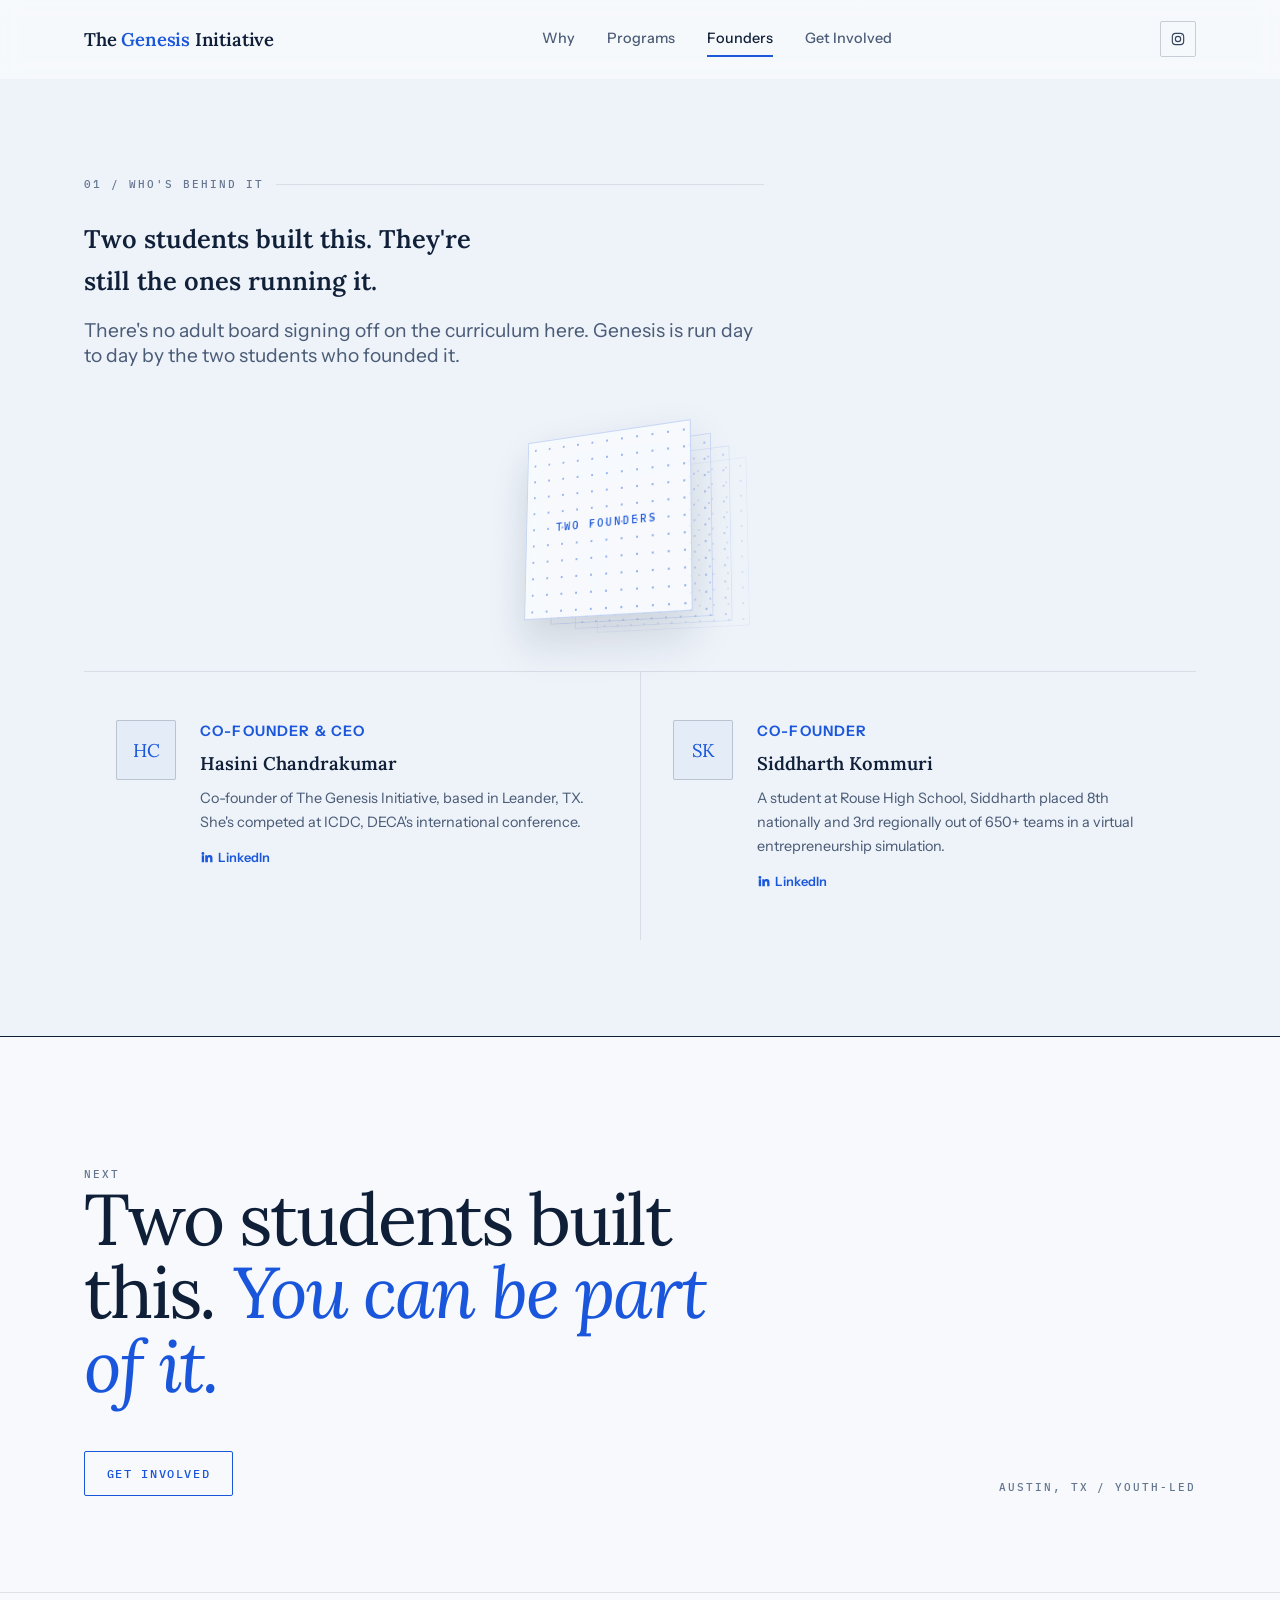
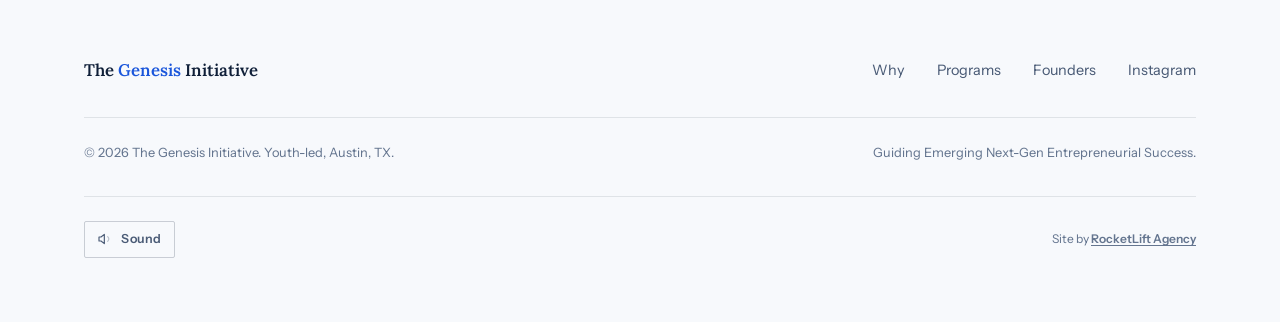
==== commit bafae65c: "Add 3D scenes and scroll depth to every page; cut duplicate CTAs Duplicate CTAs The header carried a" ====
--- a/founders.html
+++ b/founders.html
@@ -34,7 +34,6 @@
             <circle cx="17.2" cy="6.8" r="0.6" fill="currentColor" stroke="none"/>
           </svg>
         </a>
-        <a class="btn btn-primary desktop-only" href="involved.html">Get Involved</a>
         <button class="nav-toggle" id="navToggle" aria-expanded="false" aria-controls="mobilePanel" aria-label="Toggle menu">
           <svg viewBox="0 0 24 24" fill="none" stroke="currentColor" stroke-width="1.75" stroke-linecap="round" aria-hidden="true">
             <path d="M4 6h16M4 12h16M4 18h16"/>
@@ -47,7 +46,6 @@
       <a href="programs.html">Programs</a>
       <a href="founders.html" class="is-active">Founders</a>
       <a href="involved.html">Get Involved</a>
-      <a class="btn btn-primary" href="involved.html">Get Involved</a>
     </div>
   </header>
   <main id="main">
@@ -62,8 +60,15 @@
           </p>
         </div>
 
+        <div class="scene" aria-hidden="true">
+          <div class="scene-obj">
+            <span class="plane p1"></span><span class="plane p2"></span>
+            <span class="plane p3"></span><span class="plane p4" data-label="Two founders"></span>
+          </div>
+        </div>
+
         <div class="founders-grid">
-          <article class="founder-card reveal">
+          <article class="founder-card section-3d">
             <div class="monogram" aria-hidden="true">
               HC
               <svg class="monogram-sparkle" viewBox="0 0 24 24" aria-hidden="true"><path d="M12 2 13.8 9.2 21 11 13.8 12.8 12 20 10.2 12.8 3 11 10.2 9.2Z"/></svg>
@@ -81,7 +86,7 @@
             </div>
           </article>
 
-          <article class="founder-card reveal">
+          <article class="founder-card section-3d">
             <div class="monogram" aria-hidden="true">
               SK
               <svg class="monogram-sparkle" viewBox="0 0 24 24" aria-hidden="true"><path d="M12 2 13.8 9.2 21 11 13.8 12.8 12 20 10.2 12.8 3 11 10.2 9.2Z"/></svg>
--- a/css/styles.css
+++ b/css/styles.css
@@ -68,6 +68,14 @@
   --dur-base: 280ms;
 
   --container: 1160px;
+
+  /* Elevation scale from the ui-ux-pro-max "dimensional-layering" style,
+     retinted from pure black to the palette's navy. */
+  --elevation-1: 0 1px 3px rgba(15,31,56,.10);
+  --elevation-2: 0 4px 6px rgba(15,31,56,.10);
+  --elevation-3: 0 10px 20px rgba(15,31,56,.10);
+  --elevation-4: 0 20px 40px rgba(15,31,56,.15);
+  --blur-amount: 8px;
 }
 
 *, *::before, *::after { box-sizing: border-box; }
@@ -139,7 +147,6 @@
 
 @media (max-width: 640px) {
   .container { padding-inline: var(--sp-4); }
-  .hseq-track { padding-inline: var(--sp-4); }
   /* The mark goes edge to edge on a phone: at this width the gutters cost
      more presence than the alignment buys. */
   .wordmark-wrap { padding-inline: 0; }
@@ -373,7 +380,6 @@
 @media (max-width: 860px) {
   .nav-links { display: none; }
   .nav-toggle { display: inline-flex; }
-  .nav-actions .btn-primary.desktop-only { display: none; }
 
   .mobile-panel {
     display: none;
@@ -407,38 +413,14 @@
 #founders { background: var(--bg-raised); }
 
 .hero {
-  padding-block: var(--sp-8) var(--sp-9);
+  padding-block: var(--sp-6) var(--sp-8);
   position: relative;
   overflow: hidden;
   background: var(--bg);
-  min-height: min(88vh, 820px);
+  min-height: min(92vh, 860px);
   display: flex;
   flex-direction: column;
   justify-content: center;
-}
-
-/* The grid is the background. Four hairline columns, drawn once, that every
-   section aligns to - depth from structure rather than from coloured haze.
-   Parallaxed a few px on scroll so the page has a back plane. */
-.hero-grid {
-  position: absolute;
-  inset: -5% 0 auto 0;
-  height: 115%;
-  pointer-events: none;
-  z-index: 0;
-  will-change: transform;
-  max-width: var(--container);
-  margin-inline: auto;
-  padding-inline: var(--sp-5);
-  display: grid;
-  grid-template-columns: repeat(4, 1fr);
-}
-
-.hero-grid span { border-left: 1px solid var(--line); }
-.hero-grid span:last-child { border-right: 1px solid var(--line); }
-
-@media (max-width: 700px) {
-  .hero-grid { grid-template-columns: repeat(2, 1fr); }
 }
 
 .hero-inner { position: relative; z-index: 1; width: 100%; }
@@ -463,7 +445,7 @@
   padding-inline: var(--sp-5);
   box-sizing: border-box;
   position: relative;
-  margin-block: var(--sp-6) 0;
+  margin-block: var(--sp-3) 0;
 }
 
 .wordmark, .wordmark-canvas { width: 100%; display: block; height: auto; }
@@ -1238,9 +1220,9 @@
   justify-content: space-between;
   align-items: baseline;
   gap: var(--sp-5);
-  padding-bottom: var(--sp-6);
+  padding-bottom: var(--sp-4);
   border-bottom: 1px solid var(--line);
-  margin-bottom: var(--sp-8);
+  margin-bottom: var(--sp-4);
 }
 
 .hero-meta .meta + .meta { text-align: right; }
@@ -1251,12 +1233,18 @@
 }
 
 .hero-foot {
-  margin-top: var(--sp-7);
+  margin-top: var(--sp-6);
   display: grid;
-  grid-template-columns: 1fr minmax(300px, 42%);
+  grid-template-columns: 1.15fr minmax(280px, 22rem);
   gap: var(--sp-8);
   align-items: end;
 }
+
+/* Left column carries the message; right column carries the two panels. */
+.hero-main { display: flex; flex-direction: column; gap: var(--sp-4); align-items: flex-start; }
+.hero-main .hero-lead { margin: 0 }
+.hero-side { display: flex; flex-direction: column; gap: var(--sp-6); align-items: flex-start; width: 100% }
+@media (min-width: 1024px) { .hero-side { align-items: flex-end } }
 
 @media (max-width: 860px) {
   .hero-foot { grid-template-columns: 1fr; gap: var(--sp-6); }
@@ -1284,7 +1272,7 @@
 /* Scroll cue: a hairline that draws down, then resets. Reads as an
    instruction, not decoration. */
 .scroll-cue {
-  margin-top: var(--sp-6);
+  margin-top: var(--sp-3);
   display: flex;
   align-items: center;
   gap: var(--sp-4);
@@ -1324,101 +1312,58 @@
 .section-frame h2 { font-size: var(--size-h2); line-height: var(--lh-tight); letter-spacing: -0.025em; max-width: 20ch; }
 .section-frame .lead { margin-top: var(--sp-5); }
 
-/* --- Horizontal sequence: vertical scroll drives a lateral track. The
-       section is tall, the viewport pins to it, and --hx (set from the
-       scroll pass in main.js) translates the track. --- */
-
-/* Tall enough that the pinned viewport has room to drive the track all the
-   way across before the section releases. */
-.hseq { padding: 0; background: var(--bg); border-top: 1px solid var(--line); height: 300vh; }
-
-@media (max-width: 860px) { .hseq { height: auto; } }
-
-.hseq-sticky {
-  position: sticky;
-  top: 0;
-  height: 100vh;
-  overflow: hidden;
-  display: flex;
-  flex-direction: column;
-  justify-content: center;
-}
-
-.hseq-head {
-  max-width: var(--container);
-  margin-inline: auto;
-  width: 100%;
-  padding-inline: var(--sp-5);
-  display: flex;
-  justify-content: space-between;
+/* --- Index list: one full-width row per destination, separated by rules.
+       Vertical only - the row is the link, and hovering moves the whole row
+       rather than lighting up a button inside a card. --- */
+
+.index-list { border-top: 1px solid var(--ink); }
+
+.index-row {
+  display: grid;
+  grid-template-columns: 8rem 1fr auto;
+  gap: var(--sp-6);
   align-items: baseline;
-  gap: var(--sp-5);
-  padding-bottom: var(--sp-6);
-}
-
-.hseq-track {
-  display: flex;
-  gap: 0;
-  will-change: transform;
-  transform: translate3d(calc(var(--hx, 0) * -1px), 0, 0);
-  /* Lead-in matches the container gutter so the first panel starts on the
-     same grid line as everything else on the page, not at the window edge. */
-  padding-inline: max((100vw - var(--container)) / 2, var(--sp-5));
-}
-
-.hseq-panel {
-  flex: 0 0 min(46vw, 520px);
-  padding: var(--sp-8) var(--sp-7);
-  border-left: 1px solid var(--line);
-  display: flex;
-  flex-direction: column;
-  justify-content: space-between;
-  min-height: min(52vh, 420px);
-}
-
-.hseq-panel:last-child { border-right: 1px solid var(--line); }
-
-.hseq-panel h3 {
-  font-size: clamp(1.6rem, 1.1rem + 1.8vw, 2.6rem);
+  padding-block: var(--sp-7);
+  border-bottom: 1px solid var(--line);
+  transition: background-color 260ms var(--ease-out-quint);
+}
+
+.index-row:hover { background: var(--accent-soft); }
+
+.index-row h3 {
+  font-size: clamp(1.5rem, 1.1rem + 1.6vw, 2.5rem);
   line-height: var(--lh-tight);
   letter-spacing: -0.03em;
-  margin-block: var(--sp-5) var(--sp-4);
-}
-
-.hseq-panel p { font-size: var(--size-small); max-width: 32ch; }
-
-.hseq-panel .hseq-go {
-  margin-top: var(--sp-7);
+  margin-bottom: var(--sp-3);
+  transition: transform 320ms var(--ease-out-quint);
+}
+
+/* The title leads, the rest of the row follows it. */
+.index-row:hover h3 { transform: translateX(10px); }
+
+.index-row p { font-size: var(--size-small); max-width: 52ch; }
+.index-row .index-num { transition: color 260ms var(--ease-out-quint); }
+.index-row:hover .index-num { color: var(--accent); }
+
+.index-go {
   font-family: var(--font-mono);
   font-size: var(--size-meta);
   letter-spacing: var(--track-meta);
   text-transform: uppercase;
   color: var(--accent);
+  white-space: nowrap;
   display: inline-flex;
   align-items: center;
   gap: var(--sp-2);
 }
 
-.hseq-panel .hseq-go span { transition: transform 220ms var(--ease-out-quint); }
-.hseq-panel:hover .hseq-go span { transform: translateX(6px); }
-
-/* The whole panel is the target, so the number shifts too - the panel reads
-   as one object rather than a card with a link inside it. */
-.hseq-panel .hseq-num { transition: color 220ms var(--ease-out-quint); }
-.hseq-panel:hover .hseq-num { color: var(--accent); }
-
-@media (max-width: 860px) {
-  /* Below the pinning breakpoint this becomes an ordinary stacked list -
-     horizontal scroll hijacking on a phone is worse than no effect. */
-  .hseq-sticky { position: static; height: auto; }
-  .hseq-track { transform: none; flex-direction: column; }
-  /* Stacked layout still needs the page gutter the pinned track got from
-     its lead-in padding. */
-  .hseq-track { padding-inline: var(--sp-5); max-width: var(--container); margin-inline: auto; }
-  .hseq-panel { flex: 1 1 auto; min-height: 0; border-left: none; border-top: 1px solid var(--line); padding-inline: 0; }
-  .hseq-panel p { max-width: none; }
-  .hseq-panel:last-child { border-right: none; }
-  .hseq-head { flex-direction: column; gap: var(--sp-2); }
+.index-go span { transition: transform 260ms var(--ease-out-quint); }
+.index-row:hover .index-go span { transform: translateX(8px); }
+
+@media (max-width: 760px) {
+  .index-row { grid-template-columns: 1fr; gap: var(--sp-3); padding-block: var(--sp-6); }
+  .index-row:hover h3 { transform: none; }
+  .index-row p { max-width: none; }
 }
 
 /* --- Pinned story: the visual holds while the steps advance past it. --- */
@@ -1537,3 +1482,319 @@
 body.is-leaving { opacity: 0; transition: opacity 180ms var(--ease-in-out-cubic); }
 
 @media (prefers-reduced-motion: reduce) { body.is-leaving { opacity: 1; transition: none; } }
+
+/* ==========================================================================
+   HOME: liquid hero + program cards
+   Merged in from the standalone studio page so the whole site runs off one
+   stylesheet instead of a second, divergent copy.
+   ========================================================================== */
+
+/* --- Liquid reveal: a soft brush trail paints a second field over the base.
+       Both layers are generated in main.js (no photography exists for this
+       site yet), so the effect is real but nothing is faked as a photo. --- */
+.hero{ isolation:isolate }
+.liquid{ position:absolute; inset:0; z-index:0; pointer-events:none }
+.liquid canvas{ position:absolute; inset:0; width:100%; height:100% }
+
+/* Text-side scrim: the headline has to stay readable wherever the trail lands. */
+.hero-scrim{
+  position:absolute; inset:0; z-index:1; pointer-events:none;
+  background:linear-gradient(to right, rgba(247,249,252,.94) 0%, rgba(247,249,252,.74) 30%,
+             rgba(247,249,252,.26) 54%, rgba(247,249,252,0) 72%);
+}
+@media (max-width:1024px){
+  .hero-scrim{ background:linear-gradient(to bottom, rgba(247,249,252,.62), rgba(247,249,252,.86)) }
+}
+.hero .container{ position:relative; z-index:2 }
+
+/* --- Hero carousel card --- */
+.factcard{
+  width:100%; max-width:22rem; border-radius:var(--radius-md);
+  background:rgba(255,255,255,.9); padding:.5rem;
+  box-shadow:0 1px 2px rgba(15,31,56,.06), 0 0 0 1px rgba(226,232,242,.9);
+  backdrop-filter:blur(12px);
+}
+.factcard-row{ display:flex; gap:.5rem; width:100%; text-align:left; border-radius:var(--radius-sm) }
+.factcard-tile{
+  aspect-ratio:1; width:5.5rem; flex:none; display:grid; place-items:center;
+  border-radius:var(--radius-sm); background:var(--ink); color:var(--accent-bright); font-size:1.75rem;
+}
+.factcard-panel{
+  flex:1; border-radius:var(--radius-sm); background:rgba(238,243,250,.92); padding:.75rem;
+  display:flex; flex-direction:column; justify-content:space-between;
+}
+.factcard-slot{ position:relative; min-height:4.5rem }
+.factcard-item{
+  position:absolute; inset:0;
+  transition:transform .5s var(--ease-out-quint), opacity .5s var(--ease-out-quint);
+}
+.factcard-cap{
+  font-family:var(--font-mono); font-size:.62rem; font-weight:500; text-transform:uppercase;
+  letter-spacing:.12em; color:var(--ink-faint);
+}
+.factcard-ttl{
+  margin-top:.35rem; max-width:18ch; font-family:var(--font-display); font-size:1rem;
+  font-weight:600; line-height:1.3; color:var(--ink);
+}
+.factcard-bot{ display:flex; align-items:center; justify-content:space-between; margin-top:.75rem }
+.factcard-dots{ display:flex; gap:.3rem }
+.factcard-dots i{
+  display:block; height:.2rem; width:.4rem; border-radius:var(--radius-pill);
+  background:rgba(15,31,56,.2); transition:all .3s var(--ease-out-quint);
+}
+.factcard-dots i.on{ width:1.1rem; background:var(--accent) }
+.factcard-navs{ display:flex; gap:.375rem }
+.factcard-navs button{
+  width:2rem; height:2rem; display:grid; place-items:center; border-radius:var(--radius-pill);
+  background:#fff; color:var(--ink-soft); box-shadow:0 0 0 1px var(--line); transition:color var(--dur-fast) var(--ease);
+}
+.factcard-navs button:hover{ color:var(--accent) }
+.factcard-navs svg{ width:13px; height:13px }
+
+/* --- Numbered stage list (replaces the cramped chip grid) --- */
+.camp-list{ width:100%; max-width:22rem }
+.camp-list .lbl{
+  margin-bottom:.75rem; font-family:var(--font-mono); font-size:var(--size-meta);
+  letter-spacing:var(--track-meta); text-transform:uppercase; color:var(--ink-faint);
+}
+.camp-list ul{ border-top:1px solid var(--line) }
+.camp-list li{
+  display:flex; align-items:baseline; gap:.75rem; padding-block:.7rem;
+  border-bottom:1px solid var(--line); font-size:.9rem; color:var(--ink-dim);
+}
+.camp-list li b{
+  font-family:var(--font-mono); font-size:.7rem; font-weight:500; color:var(--accent);
+  letter-spacing:.08em; flex:none;
+}
+
+/* --- Band --- */
+.band{ background:var(--bg); padding-block:var(--sp-6) }
+.band ul{ display:flex; flex-direction:column; gap:.75rem; padding-block:var(--sp-6) }
+.band li{ flex:1 }
+.band .tile{
+  display:grid; place-items:center; height:5.5rem; width:100%; border-radius:var(--radius-pill);
+  font-family:var(--font-display); font-size:1.6rem; font-weight:500;
+  transition:transform 260ms var(--ease-out-quint);
+}
+.band .t-light { background:var(--bg-raised); color:var(--ink) }
+.band .t-accent{ background:linear-gradient(to bottom right,var(--accent-bright),var(--accent-dim)); color:#fff }
+.band .t-dark  { background:var(--ink); color:#fff }
+.band .t-ghost { background:var(--bg-raised); color:var(--ink); box-shadow:inset 0 0 0 1px var(--line) }
+.band li:hover .tile{ transform:scale(1.025) }
+@media (min-width:760px){
+  .band ul{ flex-direction:row; gap:1rem }
+  .band .tile{ height:8.5rem; font-size:2rem }
+}
+
+/* --- Dark program cards --- */
+.prog-grid{ display:grid; grid-template-columns:1fr; gap:1.25rem; margin-top:var(--sp-8) }
+@media (min-width:820px){ .prog-grid{ grid-template-columns:repeat(2,1fr) } }
+
+.prog-card{
+  position:relative; display:flex; flex-direction:column; min-height:19rem; overflow:hidden;
+  border-radius:var(--radius-md); background:var(--ink); padding:1.75rem; color:#fff;
+  box-shadow:0 0 0 1px rgba(255,255,255,.06);
+  transition:transform 260ms var(--ease-out-quint), box-shadow 260ms var(--ease-out-quint);
+}
+.prog-card:hover{ transform:translateY(-6px); box-shadow:0 20px 40px -24px rgba(13,27,48,.55), 0 0 0 1px rgba(255,255,255,.12) }
+.prog-top{
+  display:flex; align-items:flex-start; justify-content:space-between; gap:1rem;
+  font-family:var(--font-mono); font-size:var(--size-meta); letter-spacing:var(--track-meta);
+  text-transform:uppercase; color:rgba(255,255,255,.45);
+}
+.prog-badge{
+  width:2.5rem; height:2.5rem; flex:none; display:grid; place-items:center; border-radius:var(--radius-pill);
+  background:rgba(255,255,255,.1); color:#fff; box-shadow:0 0 0 1px rgba(255,255,255,.16);
+  transition:transform 280ms var(--ease-out-quint), background-color 280ms var(--ease-out-quint);
+}
+.prog-card:hover .prog-badge{ transform:rotate(45deg); background:var(--accent) }
+.prog-badge svg{ width:16px; height:16px }
+.prog-mark{ position:absolute; inset:0; display:grid; place-items:center; pointer-events:none }
+.prog-mark svg{ width:5rem; height:5rem; color:rgba(255,255,255,.06) }
+.prog-body{ position:relative; margin-top:auto }
+.prog-card h3{ font-size:1.45rem; font-weight:600; letter-spacing:-.02em; color:#fff }
+.prog-card p{ margin-top:.6rem; max-width:34ch; font-size:.9rem; color:rgba(255,255,255,.62) }
+.prog-tags{ margin-top:1.1rem; display:flex; flex-wrap:wrap; gap:.4rem }
+.prog-tags span{
+  display:inline-flex; border:1px solid rgba(255,255,255,.22); color:rgba(255,255,255,.85);
+  border-radius:var(--radius-pill); padding:.35rem .8rem; font-family:var(--font-mono);
+  font-size:.62rem; letter-spacing:.1em; text-transform:uppercase;
+}
+.prog-go{
+  margin-top:1.25rem; display:inline-flex; align-items:center; gap:.5rem;
+  font-family:var(--font-mono); font-size:var(--size-meta); letter-spacing:var(--track-meta);
+  text-transform:uppercase; color:var(--accent-bright);
+}
+.prog-go span{ transition:transform 260ms var(--ease-out-quint) }
+.prog-card:hover .prog-go span{ transform:translateX(6px) }
+
+/* --- Numbers panel --- */
+.numbers .panel{
+  border-radius:var(--radius-md); background:var(--ink); color:#fff;
+  padding:var(--sp-8) var(--sp-6);
+}
+.numbers .panel h2{ margin-top:var(--sp-4); max-width:26ch; font-size:var(--size-h2);
+  line-height:var(--lh-snug); letter-spacing:-.02em; color:#fff }
+.numbers .panel h2 em{ font-style:italic; color:var(--accent-bright) }
+.numbers ul{
+  margin-top:var(--sp-8); display:grid; grid-template-columns:repeat(2,1fr);
+  column-gap:var(--sp-6); row-gap:var(--sp-7);
+}
+.numbers .n{
+  font-family:var(--font-display); font-size:clamp(2.4rem,1.6rem + 3vw,3.6rem); font-weight:600;
+  letter-spacing:-.03em; line-height:1; font-variant-numeric:tabular-nums;
+}
+.numbers .l{ margin-top:.6rem; font-size:.85rem; color:rgba(255,255,255,.58) }
+@media (min-width:640px){ .numbers .panel{ padding:var(--sp-9) var(--sp-8) } }
+@media (min-width:1024px){ .numbers ul{ grid-template-columns:repeat(4,1fr) } }
+
+/* ==========================================================================
+   3D DEPTH + SCROLL CHOREOGRAPHY
+   Built to the ui-ux-pro-max rules rather than piling on effects:
+   parallax only on decorative layers (never body copy), small deltas,
+   one focal tilt target, and everything off under reduced motion.
+   The patterns come from the skill's GSAP presets; they are implemented on
+   the existing rAF scroll pass instead of adding GSAP, which would duplicate
+   scroll machinery this site already has.
+   ========================================================================== */
+
+/* --- Scroll-driven 3D entrance. The grid supplies the perspective so the
+       cards share one vanishing point instead of each having its own. --- */
+.prog-grid{ perspective:1400px; perspective-origin:50% 40% }
+
+.prog-card{ transform-style:preserve-3d; will-change:transform }
+
+/* The reveal system already handles "pending -> visible"; this variant just
+   swaps the flat rise for a rotation in depth. */
+.reveal-3d.pending{
+  opacity:0;
+  transform:perspective(1400px) rotateX(14deg) translate3d(0,34px,-90px);
+}
+.reveal-3d{
+  transition:opacity 620ms var(--ease-out-quint), transform 620ms var(--ease-out-quint);
+}
+.reveal-3d.is-visible{ opacity:1; transform:none }
+
+/* Stagger so four cards read as one gesture, not four competing ones. */
+.prog-grid .reveal-3d:nth-child(1){ transition-delay:0ms }
+.prog-grid .reveal-3d:nth-child(2){ transition-delay:90ms }
+.prog-grid .reveal-3d:nth-child(3){ transition-delay:180ms }
+.prog-grid .reveal-3d:nth-child(4){ transition-delay:270ms }
+
+/* --- The one focal tilt target on the page (skill rule: 1-2 per screen).
+       JS clamps the pull; CSS just supplies the depth context. --- */
+.factcard{ transform-style:preserve-3d; transition:transform 420ms var(--ease-out-quint) }
+.factcard-tile, .factcard-panel{ transform:translateZ(18px) }
+
+/* --- Numbers panel lifts out of the page as it arrives. --- */
+.numbers .panel.reveal-3d.pending{
+  transform:perspective(1600px) rotateX(9deg) translate3d(0,40px,-70px);
+}
+
+/* --- Hero depth layers. Only the generated canvases move; the copy above
+       them never does, per the parallax rule. --- */
+.liquid{ will-change:transform }
+
+@media (prefers-reduced-motion: reduce){
+  .reveal-3d, .reveal-3d.pending, .numbers .panel.reveal-3d.pending{
+    opacity:1 !important; transform:none !important;
+  }
+  .factcard{ transform:none !important }
+  .factcard-tile, .factcard-panel{ transform:none }
+  .liquid{ will-change:auto }
+}
+
+/* ==========================================================================
+   3D SCENE — a real dimensional object, built from the brand's dot motif.
+   There is no photography for this site, so rather than fake a photo the
+   "3D image" is constructed: four dot-planes stacked in Z, rotated by scroll
+   position. Transform-only, so it composites on the GPU.
+   Follows the skill's dimensional-layering spec (z-depth, 4-level elevation,
+   translateZ, parallax) and its accessibility requirement that all of it
+   collapses under reduced motion.
+   ========================================================================== */
+
+.scene{
+  perspective:1000px;
+  perspective-origin:50% 45%;
+  display:grid;
+  place-items:center;
+  min-height:16rem;
+  pointer-events:none;
+}
+
+/* Standalone (not paired with a text column) it is a supporting visual,
+   so it sits smaller and closer to the content it introduces. */
+.container > .scene{ min-height:13rem; margin-block:var(--sp-5) var(--sp-6) }
+.container > .scene .scene-obj{ width:min(11rem,44vw) }
+
+.scene-obj{
+  position:relative;
+  width:min(15rem,60vw);
+  aspect-ratio:1;
+  transform-style:preserve-3d;
+  /* --rx/--ry are written by the scroll pass in main.js */
+  transform:rotateX(calc(var(--rx,14) * 1deg)) rotateY(calc(var(--ry,-22) * 1deg));
+  will-change:transform;
+}
+
+.scene-obj .plane{
+  position:absolute;
+  inset:0;
+  border:1px solid rgba(26,86,219,.22);
+  background-image:radial-gradient(circle at center, rgba(26,86,219,.42) 1.3px, transparent 1.4px);
+  background-size:16px 16px;
+  backface-visibility:hidden;
+}
+
+/* Four layers: back plane faintest, front plane strongest and lifted. */
+.scene-obj .p1{ transform:translateZ(-72px); opacity:.30 }
+.scene-obj .p2{ transform:translateZ(-24px); opacity:.50 }
+.scene-obj .p3{ transform:translateZ( 24px); opacity:.72 }
+.scene-obj .p4{
+  transform:translateZ(72px); opacity:1;
+  background-color:rgba(255,255,255,.55);
+  box-shadow:var(--elevation-4);
+  backdrop-filter:blur(var(--blur-amount));
+}
+
+/* The front plane carries a label so the object means something. */
+.scene-obj .p4::after{
+  content:attr(data-label);
+  position:absolute;
+  left:50%; top:50%;
+  transform:translate(-50%,-50%);
+  font-family:var(--font-mono);
+  font-size:var(--size-meta);
+  letter-spacing:var(--track-meta);
+  text-transform:uppercase;
+  color:var(--accent);
+  white-space:nowrap;
+}
+
+/* Elevation applied to the existing card family, so depth is systemic
+   rather than a one-off on the scene. */
+.prog-card{ box-shadow:var(--elevation-3), 0 0 0 1px rgba(255,255,255,.06) }
+.prog-card:hover{ box-shadow:var(--elevation-4), 0 0 0 1px rgba(255,255,255,.12) }
+.factcard{ box-shadow:var(--elevation-2), 0 0 0 1px rgba(226,232,242,.9) }
+.founder-card, .involve-card{ transition:box-shadow 280ms var(--ease-out-quint) }
+.founder-card:hover, .involve-card:hover{ box-shadow:var(--elevation-2) }
+
+/* Page sections lift in with depth on every page, not just home. */
+.section-3d.pending{
+  opacity:0;
+  transform:perspective(1400px) rotateX(8deg) translate3d(0,28px,-60px);
+}
+.section-3d{
+  transition:opacity 640ms var(--ease-out-quint), transform 640ms var(--ease-out-quint);
+}
+.section-3d.is-visible{ opacity:1; transform:none }
+
+/* Layout for pages that pair a scene with content. */
+.with-scene{ display:grid; grid-template-columns:1fr; gap:var(--sp-7); align-items:center }
+@media (min-width:900px){ .with-scene{ grid-template-columns:1fr minmax(18rem,22rem) } }
+
+@media (prefers-reduced-motion: reduce){
+  .scene-obj{ transform:rotateX(12deg) rotateY(-18deg) !important; will-change:auto }
+  .section-3d, .section-3d.pending{ opacity:1 !important; transform:none !important }
+}
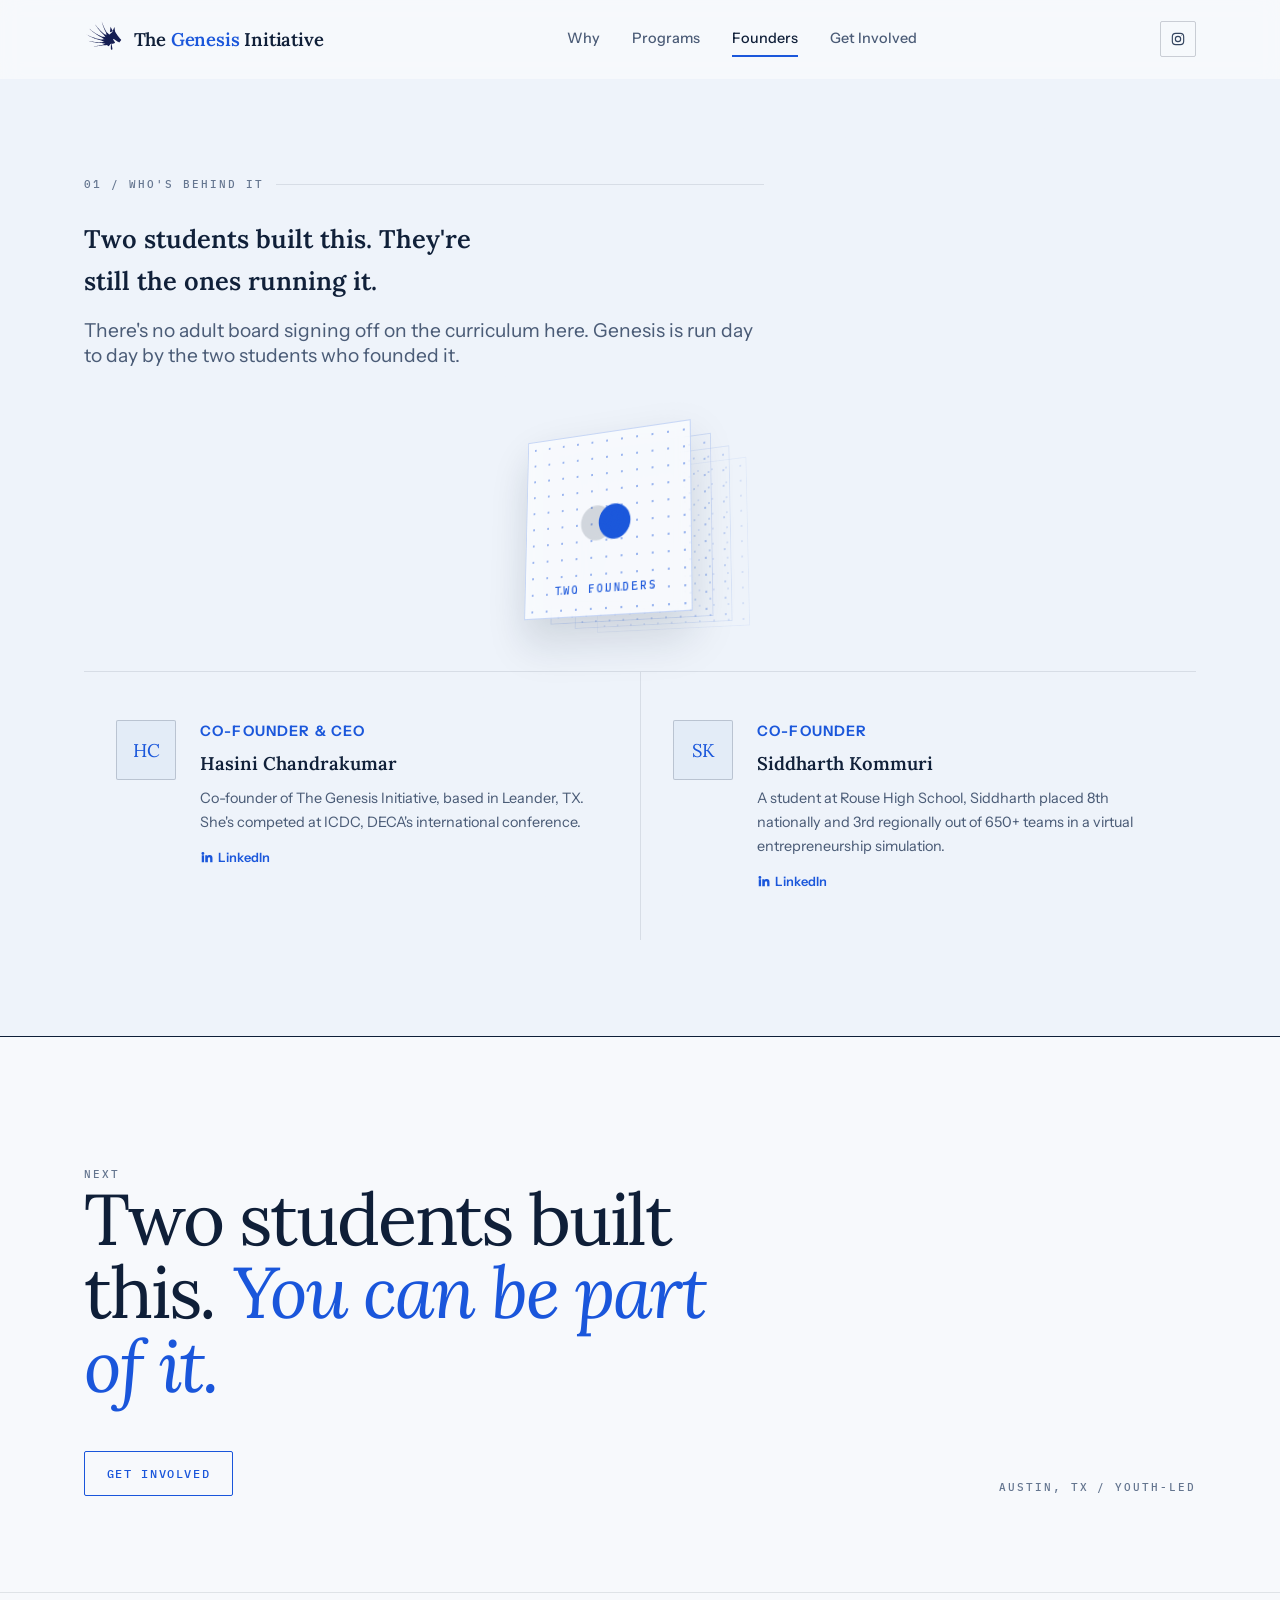
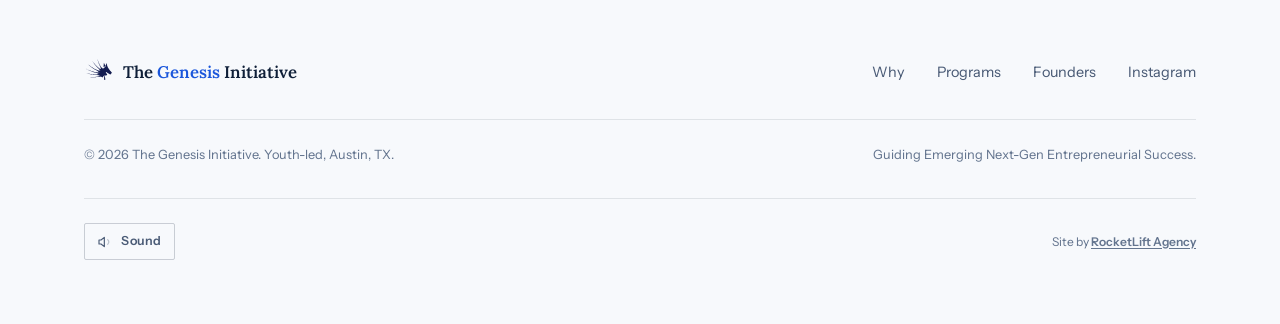
==== commit 00189fbc: "Set the hero mark in type, replace numbered index with drawn marks, add logo Hero: "Genesis" is now " ====
--- a/founders.html
+++ b/founders.html
@@ -17,7 +17,10 @@
   <a class="skip-link" href="#main">Skip to content</a>
   <header class="site-header">
     <div class="container nav">
-      <a class="brand" href="index.html" aria-label="The Genesis Initiative — back to home">The <span class="accent">Genesis</span> Initiative</a>
+      <a class="brand" href="index.html" aria-label="The Genesis Initiative, back to home">
+        <img class="brand-mark" src="assets/logo.svg" alt="" width="40" height="40" />
+        <span class="brand-text">The <span class="accent">Genesis</span> Initiative</span>
+      </a>
 
       <nav class="nav-links" aria-label="Primary">
         <a href="why.html">Why</a>
@@ -63,11 +66,14 @@
         <div class="scene" aria-hidden="true">
           <div class="scene-obj">
             <span class="plane p1"></span><span class="plane p2"></span>
-            <span class="plane p3"></span><span class="plane p4" data-label="Two founders"></span>
+            <span class="plane p3"></span><span class="plane p4" data-label="Two founders"><svg class="plane-art" viewBox="0 0 120 70" aria-hidden="true">
+                <circle class="m-dim"  cx="48" cy="35" r="21"/>
+                <circle class="m-lead" cx="72" cy="35" r="21"/>
+              </svg></span>
           </div>
         </div>
 
-        <div class="founders-grid">
+        <div class="founders-grid" data-stagger>
           <article class="founder-card section-3d">
             <div class="monogram" aria-hidden="true">
               HC
@@ -123,7 +129,10 @@
   <footer class="site-footer">
     <div class="container">
       <div class="footer-grid">
-        <a class="footer-brand" href="index.html">The <span class="accent">Genesis</span> Initiative</a>
+        <a class="footer-brand" href="index.html">
+          <img class="brand-mark" src="assets/logo.svg" alt="" width="30" height="30" />
+          <span>The <span class="accent">Genesis</span> Initiative</span>
+        </a>
         <div class="footer-links">
           <a href="why.html">Why</a>
           <a href="programs.html">Programs</a>
--- a/css/styles.css
+++ b/css/styles.css
@@ -152,9 +152,13 @@
   .wordmark-wrap { padding-inline: 0; }
 }
 
+
 /* Anchor-jump offset: without this, clicking a nav link lands the section's
    top exactly under the sticky 78px header instead of below it. */
 main section[id] { scroll-margin-top: 92px; }
+/* Stage anchors inside the pinned sequence need the same offset, and a bit
+   more so the stage beside them is on screen when you land. */
+.pinned-step[id] { scroll-margin-top: 148px; }
 
 section { padding-block: var(--sp-9); position: relative; }
 
@@ -308,11 +312,37 @@
 .nav { display: flex; align-items: center; justify-content: space-between; height: 78px; }
 
 .brand {
+  display: flex;
+  align-items: center;
+  gap: 0.6rem;
   font-family: var(--font-display);
   font-weight: 600;
   font-size: 1.15rem;
   color: var(--ink);
   letter-spacing: -0.01em;
+}
+
+/* The mark leads the wordmark and lifts slightly on hover - the only
+   movement in the header, so it reads as one gesture. */
+.brand-mark {
+  width: 40px;
+  height: 40px;
+  flex: none;
+  display: block;
+  transition: transform 320ms var(--ease-out-quint);
+}
+.brand:hover .brand-mark { transform: translateY(-2px) scale(1.04); }
+
+.footer-brand .brand-mark { width: 30px; height: 30px; }
+
+/* Below the mobile breakpoint the mark carries the brand on its own. */
+@media (max-width: 460px) {
+  .brand-text { display: none; }
+  .brand-mark { width: 32px; height: 32px; }
+}
+
+@media (prefers-reduced-motion: reduce) {
+  .brand:hover .brand-mark { transform: none; }
 }
 
 .brand .accent { color: var(--accent); }
@@ -434,22 +464,39 @@
 .hero .eyebrow { justify-content: center; }
 .hero .eyebrow::before { display: none; }
 
-/* Full-bleed wordmark: breaks out of the hero's text column so it can run
-   much wider than the copy above and below it (roughly +75% over the old
-   1040px-constrained version), capped for very wide screens. */
+/* The wordmark still breaks out of the hero's text column, but is pulled in
+   from full-bleed so it reads as a mark rather than a stretched banner. */
 .wordmark-wrap {
-  width: 100vw;
-  max-width: 1900px;
+  width: min(100vw, 1360px);
   margin-left: 50%;
   transform: translateX(-50%);
   padding-inline: var(--sp-5);
   box-sizing: border-box;
   position: relative;
   margin-block: var(--sp-3) 0;
-}
-
-.wordmark, .wordmark-canvas { width: 100%; display: block; height: auto; }
-.wordmark-canvas { touch-action: pan-y; cursor: pointer; }
+  /* Scroll-linked depth, driven by --wm-* in the consolidated scroll pass. */
+  perspective: 1200px;
+}
+
+/* The mark is set type now, not a dot pattern. Sized in vw so it fills the
+   hero's width the way the drawn version did, capped so it stops growing on
+   very wide screens. */
+.wordmark {
+  display: block;
+  margin: 0;
+  font-family: var(--font-display);
+  font-weight: 600;
+  font-size: clamp(3.6rem, 15.2vw, 13rem);
+  line-height: 0.92;
+  letter-spacing: -0.035em;
+  text-align: center;
+  color: var(--ink);
+  transform-origin: 50% 70%;
+  transform:
+    translate3d(0, calc(var(--wm-y, 0) * 1px), 0)
+    rotateX(calc(var(--wm-rx, 0) * 1deg))
+    scale(var(--wm-scale, 1));
+}
 
 /* "Next page" link at the foot of each page's content - keeps the site
    feeling like one continuous story even though each stop is a real,
@@ -725,6 +772,9 @@
 }
 
 .footer-brand {
+  display: flex;
+  align-items: center;
+  gap: 0.55rem;
   font-family: var(--font-display);
   font-weight: 600;
   font-size: 1.05rem;
@@ -1316,57 +1366,125 @@
        Vertical only - the row is the link, and hovering moves the whole row
        rather than lighting up a button inside a card. --- */
 
-.index-list { border-top: 1px solid var(--ink); }
-
-.index-row {
+/* --- Index portals: four destinations, each with its own drawn mark. The
+       old version numbered the rows 01-04, which added a sequence the site
+       does not actually have - you can enter at any of the four. --- */
+
+.portal-grid {
   display: grid;
-  grid-template-columns: 8rem 1fr auto;
-  gap: var(--sp-6);
-  align-items: baseline;
-  padding-block: var(--sp-7);
-  border-bottom: 1px solid var(--line);
-  transition: background-color 260ms var(--ease-out-quint);
-}
-
-.index-row:hover { background: var(--accent-soft); }
-
-.index-row h3 {
-  font-size: clamp(1.5rem, 1.1rem + 1.6vw, 2.5rem);
+  grid-template-columns: 1fr;
+  gap: 1.25rem;
+  perspective: 1400px;
+}
+@media (min-width: 760px) { .portal-grid { grid-template-columns: repeat(2, 1fr); } }
+
+.portal {
+  display: grid;
+  grid-template-rows: auto 1fr;
+  border: 1px solid var(--line);
+  background: var(--bg-raised);
+  padding: var(--sp-5);
+  transition: border-color 300ms var(--ease-out-quint),
+              background-color 300ms var(--ease-out-quint),
+              box-shadow 300ms var(--ease-out-quint);
+}
+
+.portal:hover { border-color: var(--accent); background: #fff; box-shadow: var(--elevation-3); }
+
+/* The stage gives the mark its own depth context, so the plate inside can
+   turn on scroll without dragging the card's text around with it. */
+.portal-stage {
+  display: grid;
+  place-items: center;
+  min-height: 9.5rem;
+  perspective: 900px;
+  margin-bottom: var(--sp-5);
+}
+
+.portal-obj {
+  position: relative;
+  width: min(15rem, 78%);
+  aspect-ratio: 3 / 2;
+  transform-style: preserve-3d;
+  transform: rotateX(calc(var(--rx, 10) * 0.55deg)) rotateY(calc(var(--ry, -14) * 0.55deg));
+  will-change: transform;
+}
+
+/* Back plate: the depth behind the mark. */
+.portal-back {
+  position: absolute;
+  inset: 0;
+  /* Slightly larger than the front plate so it frames it on every side
+     rather than peeking out of one edge as the object turns. */
+  transform: translateZ(-34px) scale(1.07);
+  background:
+    radial-gradient(circle at center, rgba(26,86,219,.30) 1.2px, transparent 1.3px) 0 0 / 14px 14px,
+    var(--bg-raised-2);
+  border: 1px solid rgba(26,86,219,.18);
+  backface-visibility: hidden;
+}
+
+/* Front plate: glass, carrying the drawn mark. */
+.portal-motif {
+  position: absolute;
+  inset: 0;
+  display: grid;
+  place-items: center;
+  transform: translateZ(26px);
+  padding: var(--sp-4);
+  background: rgba(255,255,255,.72);
+  border: 1px solid var(--line);
+  box-shadow: var(--elevation-3);
+  backdrop-filter: blur(var(--blur-amount));
+  backface-visibility: hidden;
+}
+
+.portal-motif svg { width: 100%; height: auto; display: block; overflow: visible; }
+
+/* One shared vocabulary for every mark: dim mass, mid mass, lead accent. */
+.portal-motif .m-dim  { fill: rgba(15,31,56,.16); }
+.portal-motif .m-mid  { fill: rgba(15,31,56,.34); }
+.portal-motif .m-lead { fill: var(--accent); }
+.portal-motif .m-gap  { fill: none; stroke: var(--accent); stroke-width: 2; stroke-dasharray: 5 4; }
+.portal-motif .m-rule { fill: none; stroke: rgba(15,31,56,.30); stroke-width: 2; stroke-linecap: round; }
+
+.portal:hover .m-dim { fill: rgba(15,31,56,.22); }
+
+.portal-body { display: flex; flex-direction: column; }
+
+.portal-kicker {
+  font-family: var(--font-mono);
+  font-size: var(--size-meta);
+  letter-spacing: var(--track-meta);
+  text-transform: uppercase;
+  color: var(--ink-faint);
+}
+
+.portal h3 {
+  font-size: clamp(1.25rem, 1.05rem + 0.7vw, 1.7rem);
   line-height: var(--lh-tight);
-  letter-spacing: -0.03em;
-  margin-bottom: var(--sp-3);
-  transition: transform 320ms var(--ease-out-quint);
-}
-
-/* The title leads, the rest of the row follows it. */
-.index-row:hover h3 { transform: translateX(10px); }
-
-.index-row p { font-size: var(--size-small); max-width: 52ch; }
-.index-row .index-num { transition: color 260ms var(--ease-out-quint); }
-.index-row:hover .index-num { color: var(--accent); }
-
-.index-go {
+  letter-spacing: -0.025em;
+  margin-block: var(--sp-3) var(--sp-3);
+  transition: color 260ms var(--ease-out-quint);
+}
+.portal:hover h3 { color: var(--accent); }
+
+.portal p { font-size: var(--size-small); color: var(--ink-soft); }
+
+.portal-go {
+  margin-top: var(--sp-5);
   font-family: var(--font-mono);
   font-size: var(--size-meta);
   letter-spacing: var(--track-meta);
   text-transform: uppercase;
   color: var(--accent);
-  white-space: nowrap;
-  display: inline-flex;
-  align-items: center;
-  gap: var(--sp-2);
-}
-
-.index-go span { transition: transform 260ms var(--ease-out-quint); }
-.index-row:hover .index-go span { transform: translateX(8px); }
-
-@media (max-width: 760px) {
-  .index-row { grid-template-columns: 1fr; gap: var(--sp-3); padding-block: var(--sp-6); }
-  .index-row:hover h3 { transform: none; }
-  .index-row p { max-width: none; }
-}
-
-/* --- Pinned story: the visual holds while the steps advance past it. --- */
+}
+.portal-go span { display: inline-block; transition: transform 260ms var(--ease-out-quint); }
+.portal:hover .portal-go span { transform: translateX(8px); }
+
+@media (prefers-reduced-motion: reduce) {
+  .portal-obj { transform: none !important; will-change: auto; }
+}
 
 .pinned { position: relative; display: grid; grid-template-columns: 1fr 1fr; gap: var(--sp-9); }
 
@@ -1388,7 +1506,10 @@
   place-items: center;
   position: relative;
   overflow: hidden;
-  background: var(--bg-raised);
+  background:
+    radial-gradient(circle at center, rgba(26,86,219,.16) 1.1px, transparent 1.2px) 0 0 / 16px 16px,
+    var(--bg-raised);
+  perspective: 900px;
 }
 
 /* Each stage frame is a numeral drawn large; the active one is opaque.
@@ -1405,14 +1526,22 @@
 
 .pinned-frame.is-active { opacity: 1; transform: none; }
 
-.pinned-frame span {
-  font-family: var(--font-display);
-  font-size: clamp(5rem, 3rem + 10vw, 11rem);
-  line-height: 1;
-  letter-spacing: -0.05em;
-  color: var(--accent);
-  opacity: 0.16;
-}
+/* Each stage gets a drawn plate instead of a bare numeral. The numeral was
+   decoration that repeated the "Stage 0N" caption right beneath it. */
+.frame-art {
+  display: block;
+  width: min(16rem, 62%);
+  transform: translateZ(26px) rotateX(calc(var(--stage-rx, 0) * 1deg));
+  transform-origin: 50% 60%;
+}
+.frame-art svg { width: 100%; height: auto; display: block; overflow: visible; }
+
+.pinned-frame .f-dim  { fill: rgba(15,31,56,.14); }
+.pinned-frame .f-mid  { fill: rgba(15,31,56,.30); }
+.pinned-frame .f-lead { fill: var(--accent); }
+.pinned-frame .f-ring { fill: none; stroke: rgba(15,31,56,.22); stroke-width: 2; }
+.pinned-frame .f-ring-2 { stroke: rgba(26,86,219,.42); stroke-dasharray: 6 5; }
+.pinned-frame .f-rule { fill: none; stroke: rgba(15,31,56,.28); stroke-width: 2; stroke-linecap: round; }
 
 .pinned-frame em {
   position: absolute;
@@ -1443,6 +1572,7 @@
 @media (prefers-reduced-motion: reduce) {
   .pinned-step { opacity: 1; }
   .pinned-frame { transition: none; }
+  .frame-art { transform: none !important; }
 }
 
 /* --- Closing statement: the page ends on a real note, not a link row. --- */
@@ -1574,13 +1704,16 @@
 .band .tile{
   display:grid; place-items:center; height:5.5rem; width:100%; border-radius:var(--radius-pill);
   font-family:var(--font-display); font-size:1.6rem; font-weight:500;
+  /* --drift comes from the scroll pass, --hover from the rule below, so the
+     two can compose instead of one clobbering the other. */
+  transform:translate3d(0,var(--drift,0px),0) scale(var(--hover,1));
   transition:transform 260ms var(--ease-out-quint);
 }
 .band .t-light { background:var(--bg-raised); color:var(--ink) }
 .band .t-accent{ background:linear-gradient(to bottom right,var(--accent-bright),var(--accent-dim)); color:#fff }
 .band .t-dark  { background:var(--ink); color:#fff }
 .band .t-ghost { background:var(--bg-raised); color:var(--ink); box-shadow:inset 0 0 0 1px var(--line) }
-.band li:hover .tile{ transform:scale(1.025) }
+.band li:hover .tile{ --hover:1.025 }
 @media (min-width:760px){
   .band ul{ flex-direction:row; gap:1rem }
   .band .tile{ height:8.5rem; font-size:2rem }
@@ -1610,7 +1743,10 @@
 .prog-card:hover .prog-badge{ transform:rotate(45deg); background:var(--accent) }
 .prog-badge svg{ width:16px; height:16px }
 .prog-mark{ position:absolute; inset:0; display:grid; place-items:center; pointer-events:none }
-.prog-mark svg{ width:5rem; height:5rem; color:rgba(255,255,255,.06) }
+.prog-mark svg{
+  width:5rem; height:5rem; color:rgba(255,255,255,.06);
+  transform:translate3d(0,var(--drift,0px),0);
+}
 .prog-body{ position:relative; margin-top:auto }
 .prog-card h3{ font-size:1.45rem; font-weight:600; letter-spacing:-.02em; color:#fff }
 .prog-card p{ margin-top:.6rem; max-width:34ch; font-size:.9rem; color:rgba(255,255,255,.62) }
@@ -1675,11 +1811,17 @@
 }
 .reveal-3d.is-visible{ opacity:1; transform:none }
 
-/* Stagger so four cards read as one gesture, not four competing ones. */
-.prog-grid .reveal-3d:nth-child(1){ transition-delay:0ms }
-.prog-grid .reveal-3d:nth-child(2){ transition-delay:90ms }
-.prog-grid .reveal-3d:nth-child(3){ transition-delay:180ms }
-.prog-grid .reveal-3d:nth-child(4){ transition-delay:270ms }
+/* Stagger so a group reads as one gesture, not N competing ones. The index
+   comes from [data-stagger] in main.js and is capped at 8 steps, so the tail
+   of a long list is never still arriving after the reader has moved past. */
+[data-stagger] > .reveal,
+[data-stagger] > .reveal-3d,
+[data-stagger] > .section-3d{ transition-delay:calc(var(--i,0) * 80ms) }
+
+/* A transition reads its delay from the destination state, so the delay has
+   to stay on the revealed element. Cancel it on hover only, so pointer
+   feedback is never held back by an entrance offset. */
+[data-stagger] > :hover{ transition-delay:0ms }
 
 /* --- The one focal tilt target on the page (skill rule: 1-2 per screen).
        JS clamps the pull; CSS just supplies the depth context. --- */
@@ -1758,12 +1900,23 @@
   backdrop-filter:blur(var(--blur-amount));
 }
 
-/* The front plane carries a label so the object means something. */
+/* The front plane carries a drawn mark plus a label, so the object says what
+   it is instead of being an abstract stack of planes. */
+.scene-obj .p4{ display:grid; place-items:center; padding:var(--sp-5) }
+
+.plane-art{ width:76%; height:auto; display:block; overflow:visible }
+.plane-art .m-dim  { fill:rgba(15,31,56,.16) }
+.plane-art .m-mid  { fill:rgba(15,31,56,.34) }
+.plane-art .m-lead { fill:var(--accent) }
+.plane-art .m-gap  { fill:none; stroke:var(--accent); stroke-width:2.4; stroke-dasharray:5 4 }
+.plane-art .m-rule { fill:none; stroke:rgba(15,31,56,.30); stroke-width:2.4; stroke-linecap:round }
+
 .scene-obj .p4::after{
   content:attr(data-label);
   position:absolute;
-  left:50%; top:50%;
-  transform:translate(-50%,-50%);
+  left:50%; bottom:var(--sp-4);
+  transform:translateX(-50%);
+  white-space:nowrap;
   font-family:var(--font-mono);
   font-size:var(--size-meta);
   letter-spacing:var(--track-meta);
@@ -1797,4 +1950,12 @@
 @media (prefers-reduced-motion: reduce){
   .scene-obj{ transform:rotateX(12deg) rotateY(-18deg) !important; will-change:auto }
   .section-3d, .section-3d.pending{ opacity:1 !important; transform:none !important }
-}
+
+  /* Scroll-linked motion resolves to its readable end state. */
+  .wordmark{ transform:none !important }
+  .band .tile{ transform:scale(var(--hover,1)) !important }
+  .prog-mark svg{ transform:none !important }
+  [data-stagger] > .reveal,
+  [data-stagger] > .reveal-3d,
+  [data-stagger] > .section-3d{ transition-delay:0ms !important }
+}
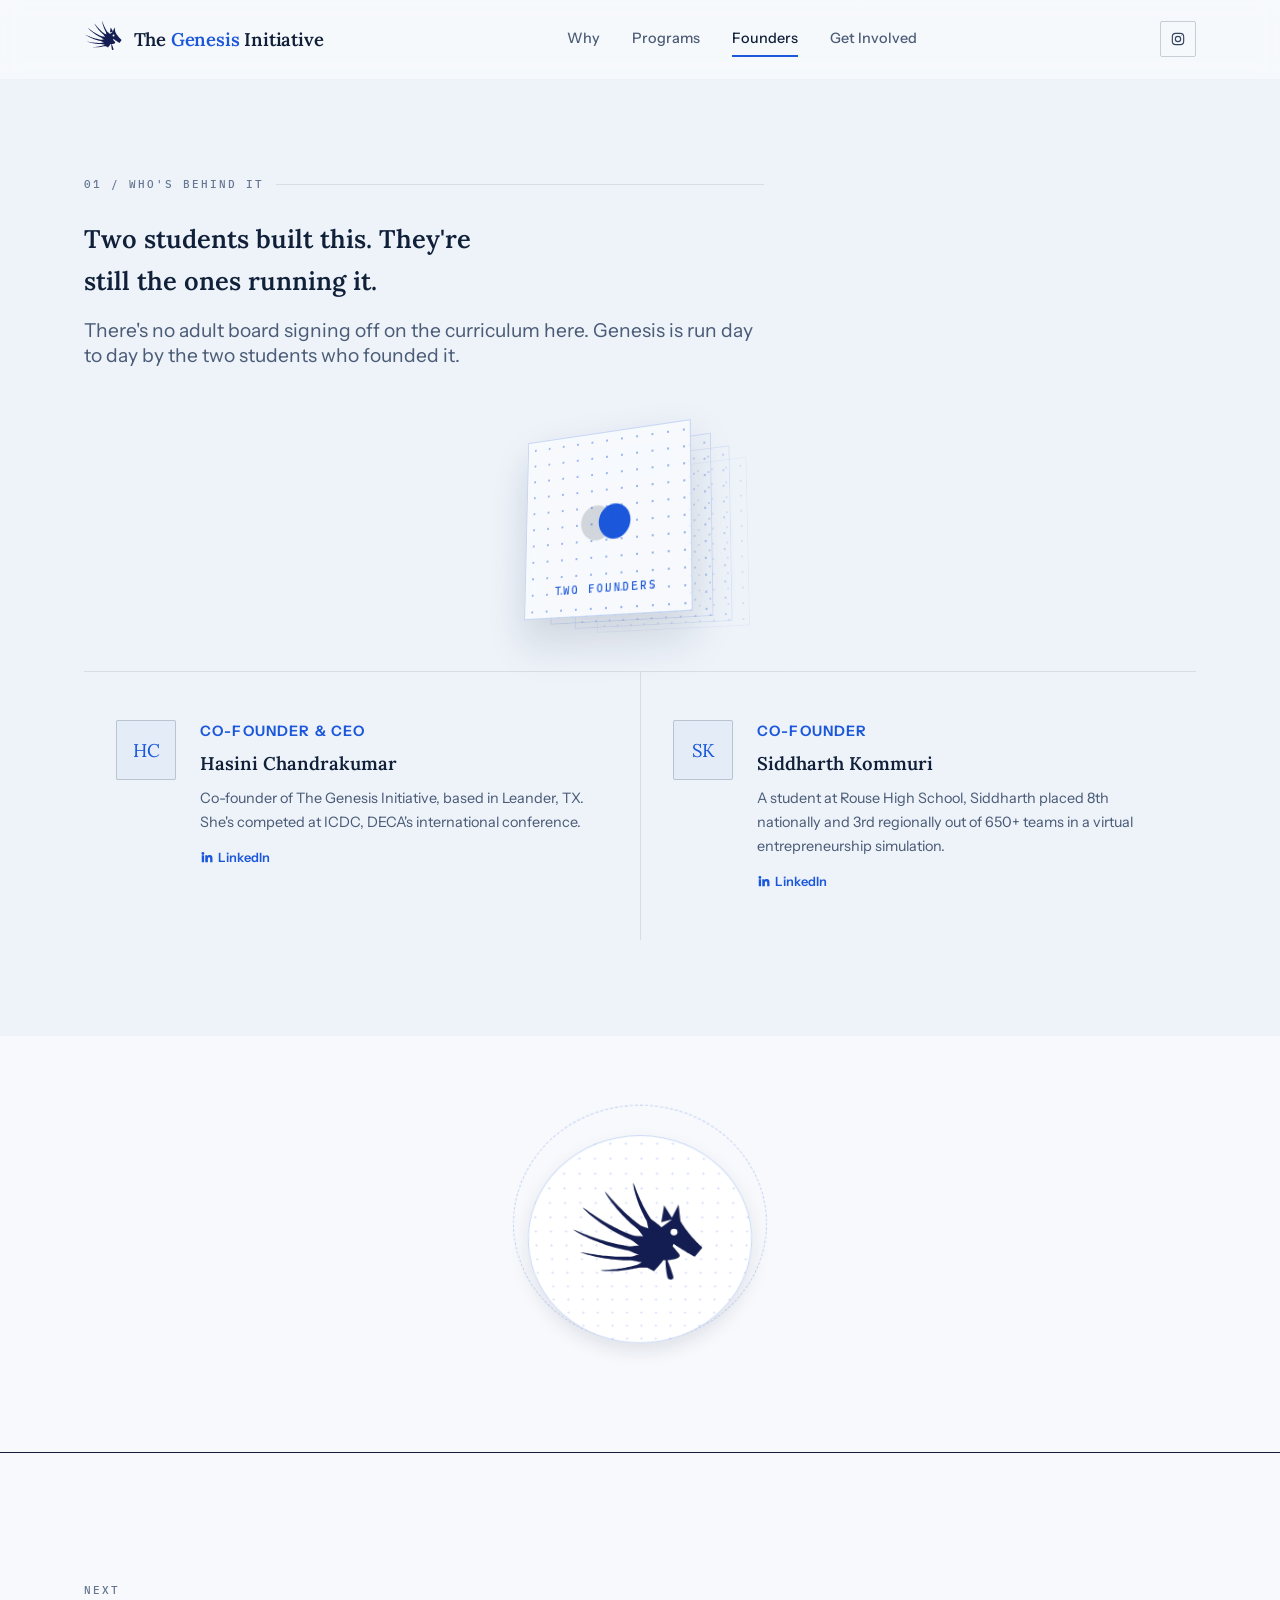
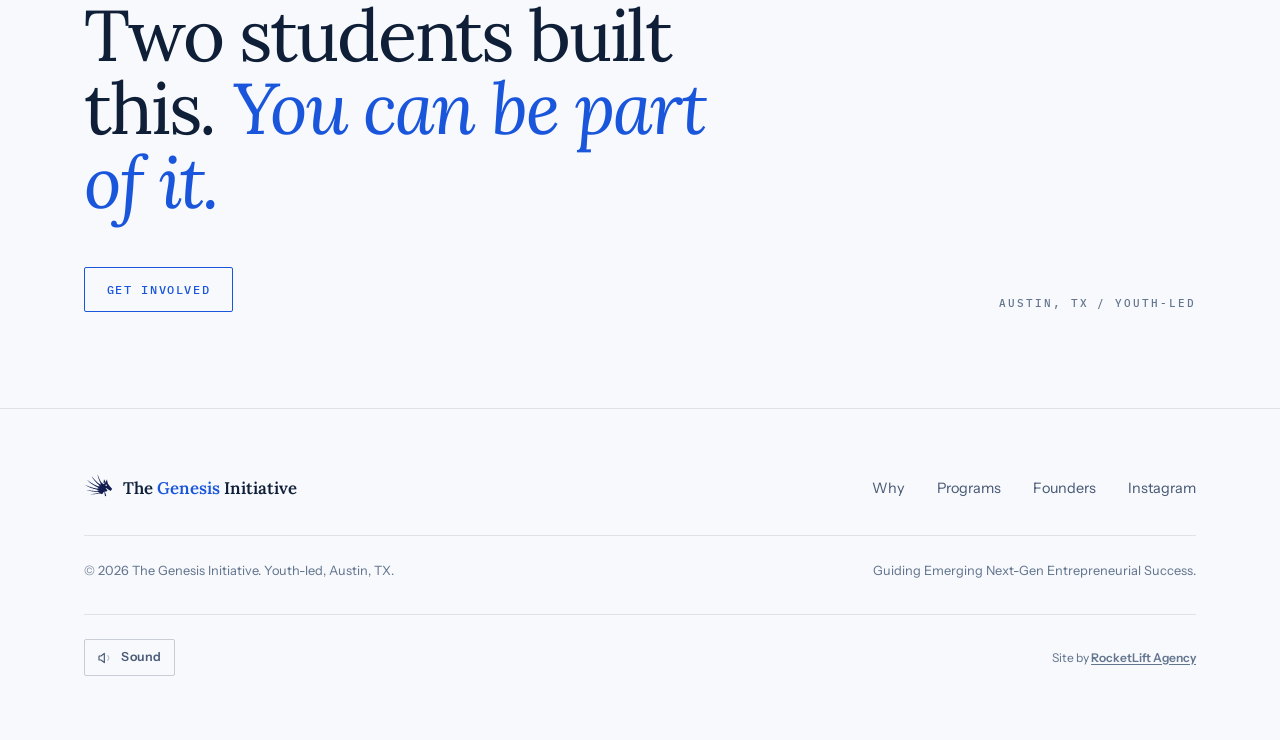
==== commit fa00fff7: "Fix fact card overlap, add a spinning mark to every page, cut copy Fact card: the slot was a fixed m" ====
--- a/founders.html
+++ b/founders.html
@@ -115,6 +115,21 @@
       </div>
     </section>
 
+    <section class="coin-band">
+      <div class="container">
+        <div class="coin-wrap" aria-hidden="true">
+          <div class="coin">
+            <span class="coin-halo"></span>
+            <div class="coin-spin">
+              <span class="coin-edge"></span>
+              <span class="coin-face coin-front"><img src="assets/logo.svg" alt="" /></span>
+              <span class="coin-face coin-back"><img src="assets/logo.svg" alt="" /></span>
+            </div>
+          </div>
+        </div>
+      </div>
+    </section>
+
     <section class="closing">
       <div class="container">
         <p class="meta reveal">Next</p>
--- a/css/styles.css
+++ b/css/styles.css
@@ -329,9 +329,9 @@
   height: 40px;
   flex: none;
   display: block;
-  transition: transform 320ms var(--ease-out-quint);
-}
-.brand:hover .brand-mark { transform: translateY(-2px) scale(1.04); }
+  transition: transform 900ms var(--ease-out-quint);
+}
+.brand:hover .brand-mark { transform: rotateY(360deg) scale(1.06); }
 
 .footer-brand .brand-mark { width: 30px; height: 30px; }
 
@@ -1575,6 +1575,97 @@
   .frame-art { transform: none !important; }
 }
 
+
+/* ==========================================================================
+   Spinning mark. A coin of the logo turning on its own axis, with the
+   scroll pass tipping the whole coin as it crosses the viewport, so it has
+   both continuous motion and scroll-linked depth. One per page.
+   ========================================================================== */
+
+.coin-band{ padding-block:var(--sp-7) }
+.coin-wrap{
+  display:grid;
+  place-items:center;
+  perspective:900px;
+  margin-block:var(--sp-7);
+}
+
+.coin{
+  width:min(14rem,52vw);
+  aspect-ratio:1;
+  transform-style:preserve-3d;
+  /* Tip driven from the consolidated scroll pass. */
+  transform:rotateX(calc(var(--coin-rx,0) * 1deg));
+}
+
+.coin-spin{
+  position:absolute; inset:0;
+  transform-style:preserve-3d;
+  animation:coin-turn 16s linear infinite;
+}
+
+.coin-face{
+  position:absolute; inset:0;
+  display:grid; place-items:center;
+  border-radius:50%;
+  border:1px solid rgba(26,86,219,.22);
+  /* Near-opaque on purpose: at a translucent .72 the edge plane behind the
+     face showed straight through it as a blue seam down the middle of the
+     mark for part of every turn. */
+  background:
+    radial-gradient(circle at center, rgba(26,86,219,.14) 1.1px, transparent 1.2px) 0 0 / 15px 15px,
+    rgba(255,255,255,.985);
+  box-shadow:var(--elevation-3);
+  backface-visibility:hidden;
+}
+
+.coin-back{ transform:rotateY(180deg) }
+
+/* Without this the coin is two infinitely thin faces, so twice per rotation
+   it turns edge-on and the mark disappears entirely. The edge plane sits at
+   90deg to the faces, so it is face-on at exactly the moment they vanish. */
+.coin-edge{
+  position:absolute;
+  top:1%; bottom:1%; left:50%;
+  width:13px; margin-left:-6.5px;
+  transform:rotateY(90deg);
+  border-radius:50% / 8%;
+  background:linear-gradient(to bottom,
+    var(--accent-bright) 0%, var(--accent) 38%, var(--accent-dim) 100%);
+  opacity:0;
+  /* One flat plane cannot model a cylinder's rim: away from edge-on it
+     foreshortens ACROSS the face instead of around it, drawing a blue seam
+     through the mark. It is only wanted at the two moments the faces vanish,
+     so it fades in on the same 16s clock as the turn and is otherwise gone.
+     Same duration and start, so the two stay in step. */
+  animation:coin-edge-flash 16s linear infinite;
+}
+
+@keyframes coin-edge-flash{
+  0%, 20%   { opacity:0 }
+  25%       { opacity:1 }   /* 90deg: faces edge-on */
+  30%, 70%  { opacity:0 }
+  75%       { opacity:1 }   /* 270deg: faces edge-on again */
+  80%, 100% { opacity:0 }
+}
+.coin-face img{ width:64%; height:auto; display:block }
+
+/* The disc behind the coin gives it something to turn against. */
+.coin-halo{
+  position:absolute; inset:-9%;
+  border-radius:50%;
+  border:1px dashed rgba(26,86,219,.28);
+  transform:translateZ(-40px);
+}
+
+@keyframes coin-turn{ from{ transform:rotateY(0deg) } to{ transform:rotateY(360deg) } }
+
+@media (prefers-reduced-motion: reduce){
+  .coin-spin{ animation:none }
+  .coin-edge{ animation:none; opacity:0 }
+  .coin{ transform:none !important }
+}
+
 /* --- Closing statement: the page ends on a real note, not a link row. --- */
 
 .closing {
@@ -1653,9 +1744,14 @@
   flex:1; border-radius:var(--radius-sm); background:rgba(238,243,250,.92); padding:.75rem;
   display:flex; flex-direction:column; justify-content:space-between;
 }
-.factcard-slot{ position:relative; min-height:4.5rem }
+/* Both facts occupy the same grid cell, so they still cross-fade on top of
+   each other but the slot grows to fit the tallest one. The old version
+   absolutely positioned them inside a fixed 4.5rem box, so any fact that ran
+   to three lines overflowed straight onto the dots and arrows below. */
+.factcard-slot{ display:grid; min-height:4.5rem }
 .factcard-item{
-  position:absolute; inset:0;
+  grid-area:1 / 1;
+  align-self:start;
   transition:transform .5s var(--ease-out-quint), opacity .5s var(--ease-out-quint);
 }
 .factcard-cap{
@@ -1663,7 +1759,7 @@
   letter-spacing:.12em; color:var(--ink-faint);
 }
 .factcard-ttl{
-  margin-top:.35rem; max-width:18ch; font-family:var(--font-display); font-size:1rem;
+  margin-top:.35rem; max-width:24ch; font-family:var(--font-display); font-size:1rem;
   font-weight:600; line-height:1.3; color:var(--ink);
 }
 .factcard-bot{ display:flex; align-items:center; justify-content:space-between; margin-top:.75rem }
@@ -1701,6 +1797,15 @@
 .band{ background:var(--bg); padding-block:var(--sp-6) }
 .band ul{ display:flex; flex-direction:column; gap:.75rem; padding-block:var(--sp-6) }
 .band li{ flex:1 }
+/* Connectors size to their glyph so the three stages stay equal width and
+   the last arrow reads as leading into Pitch rather than standing beside it. */
+.band .band-join{ flex:0 0 auto; display:grid; place-items:center }
+.join-arrow{
+  display:grid; place-items:center;
+  color:var(--ink-faint);
+  transform:translate3d(0,var(--drift,0px),0);
+}
+.join-arrow svg{ display:block }
 .band .tile{
   display:grid; place-items:center; height:5.5rem; width:100%; border-radius:var(--radius-pill);
   font-family:var(--font-display); font-size:1.6rem; font-weight:500;
@@ -1712,7 +1817,7 @@
 .band .t-light { background:var(--bg-raised); color:var(--ink) }
 .band .t-accent{ background:linear-gradient(to bottom right,var(--accent-bright),var(--accent-dim)); color:#fff }
 .band .t-dark  { background:var(--ink); color:#fff }
-.band .t-ghost { background:var(--bg-raised); color:var(--ink); box-shadow:inset 0 0 0 1px var(--line) }
+
 .band li:hover .tile{ --hover:1.025 }
 @media (min-width:760px){
   .band ul{ flex-direction:row; gap:1rem }
@@ -1954,6 +2059,7 @@
   /* Scroll-linked motion resolves to its readable end state. */
   .wordmark{ transform:none !important }
   .band .tile{ transform:scale(var(--hover,1)) !important }
+  .join-arrow{ transform:none !important }
   .prog-mark svg{ transform:none !important }
   [data-stagger] > .reveal,
   [data-stagger] > .reveal-3d,
